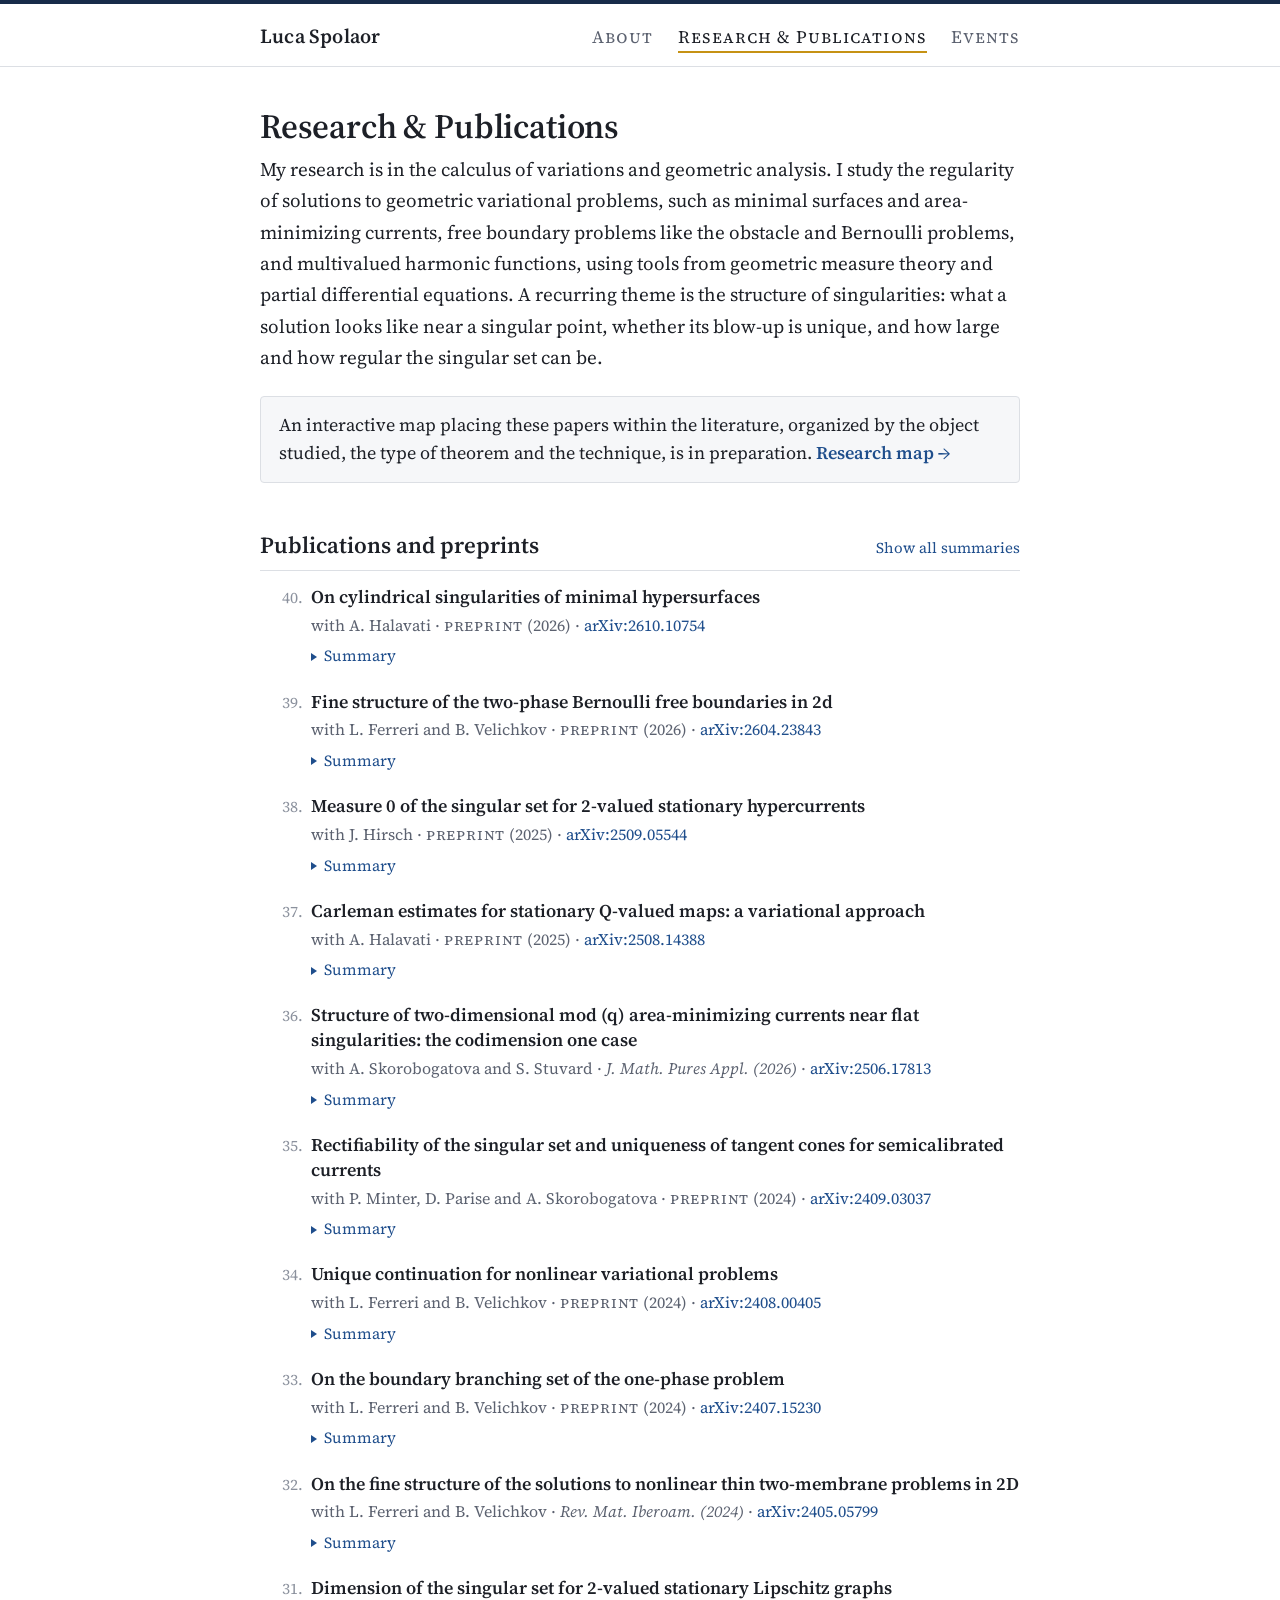
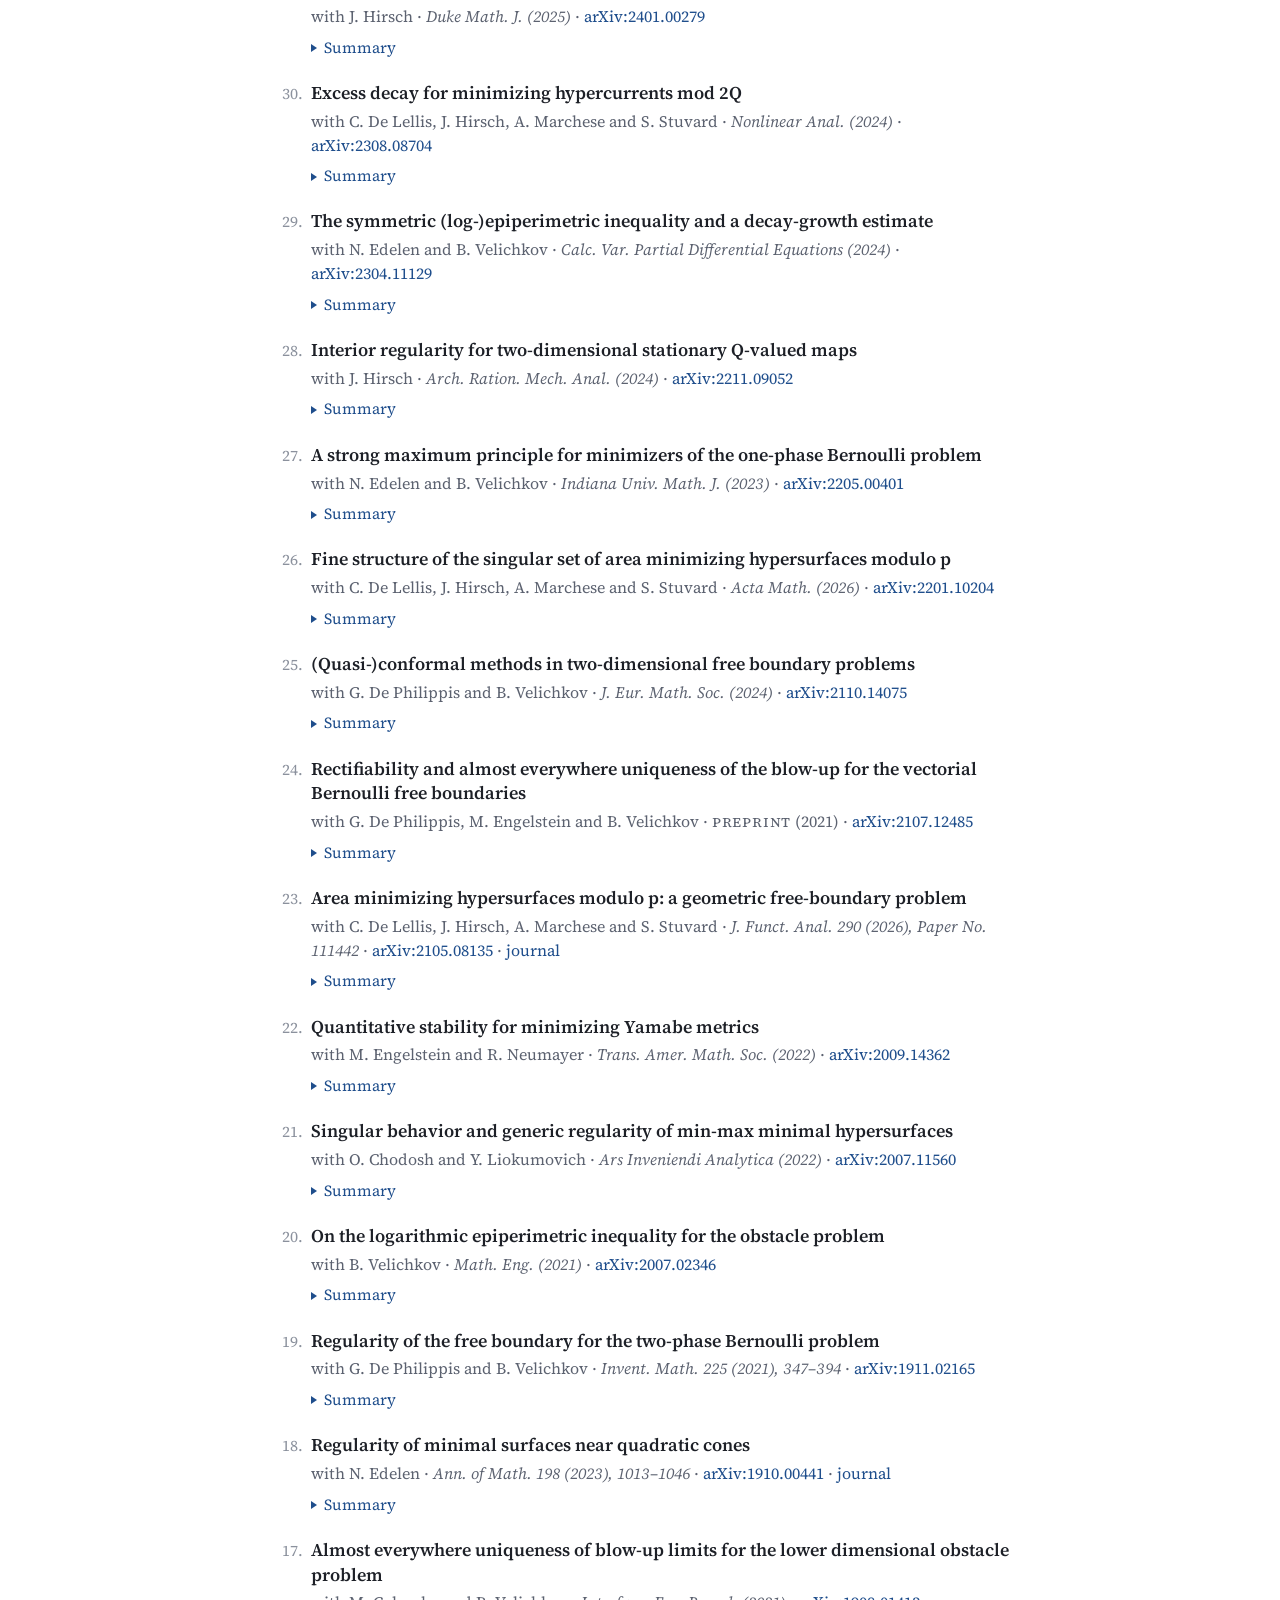
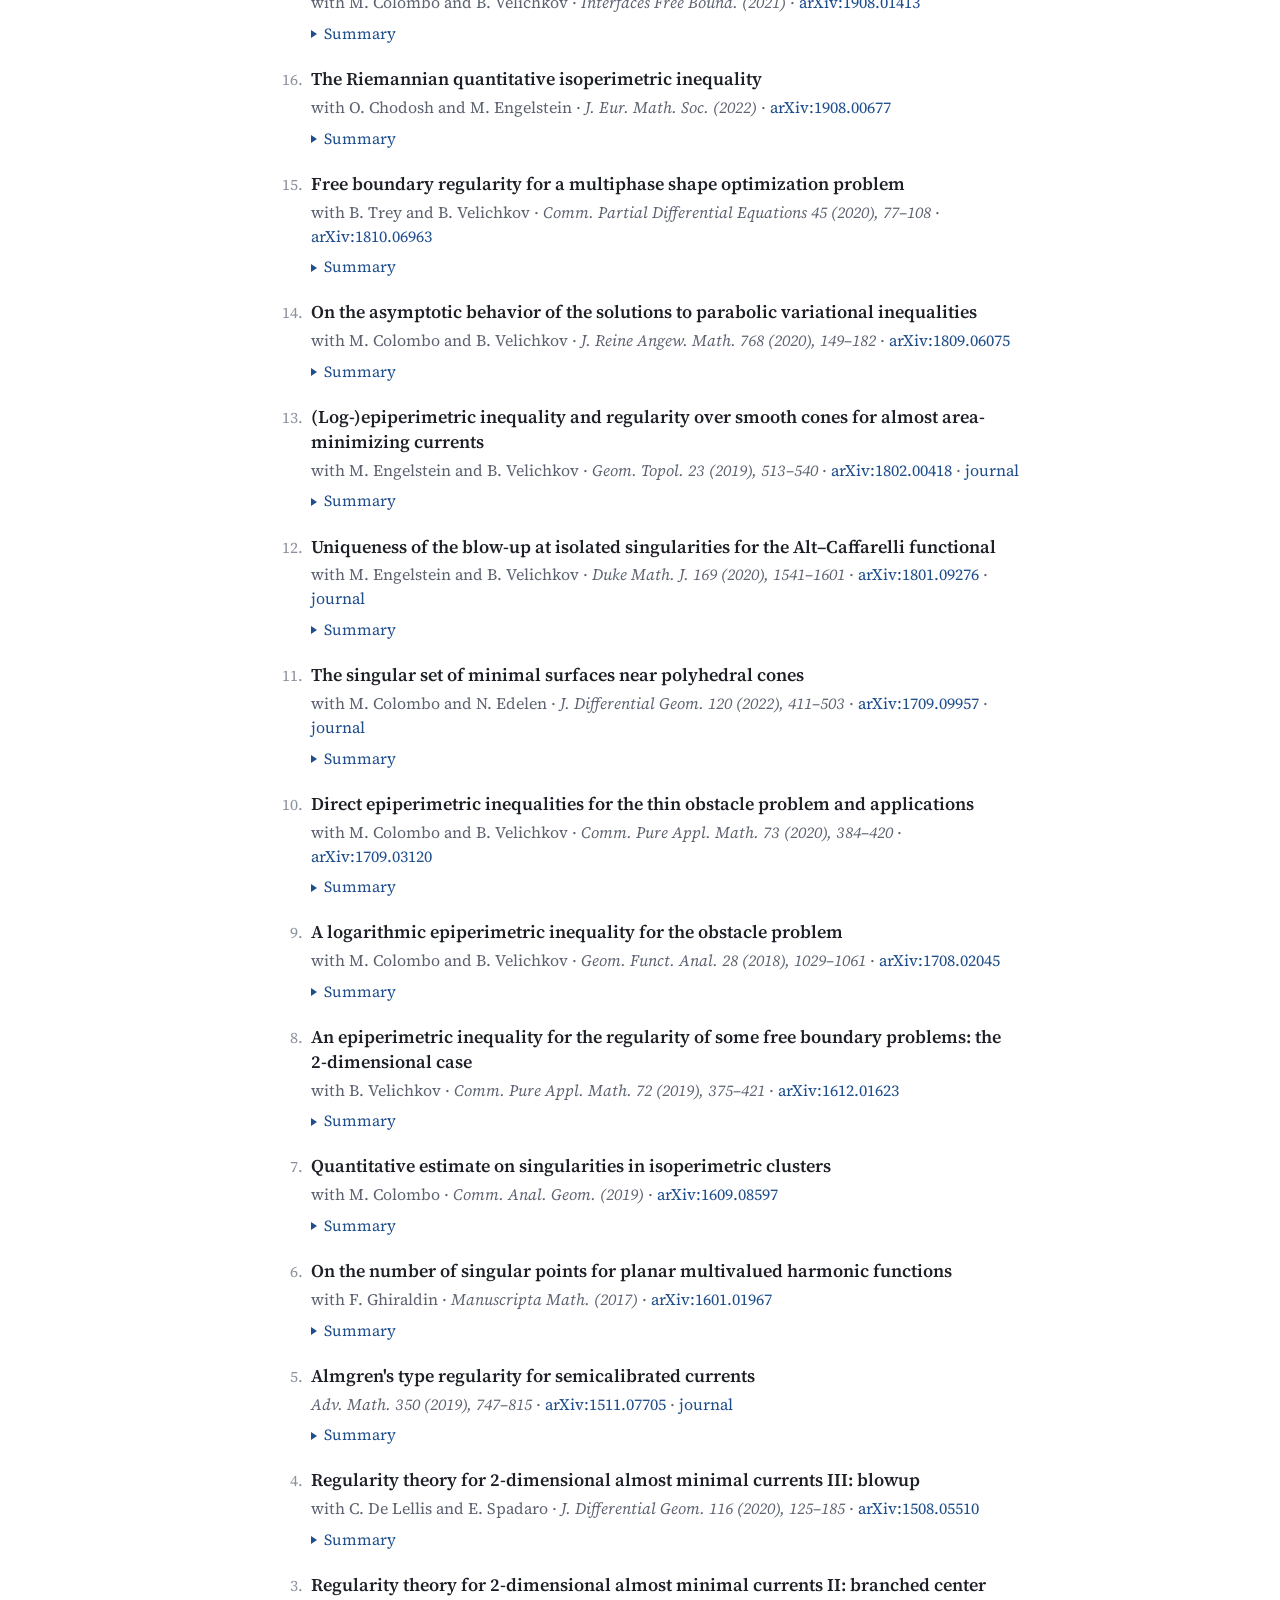
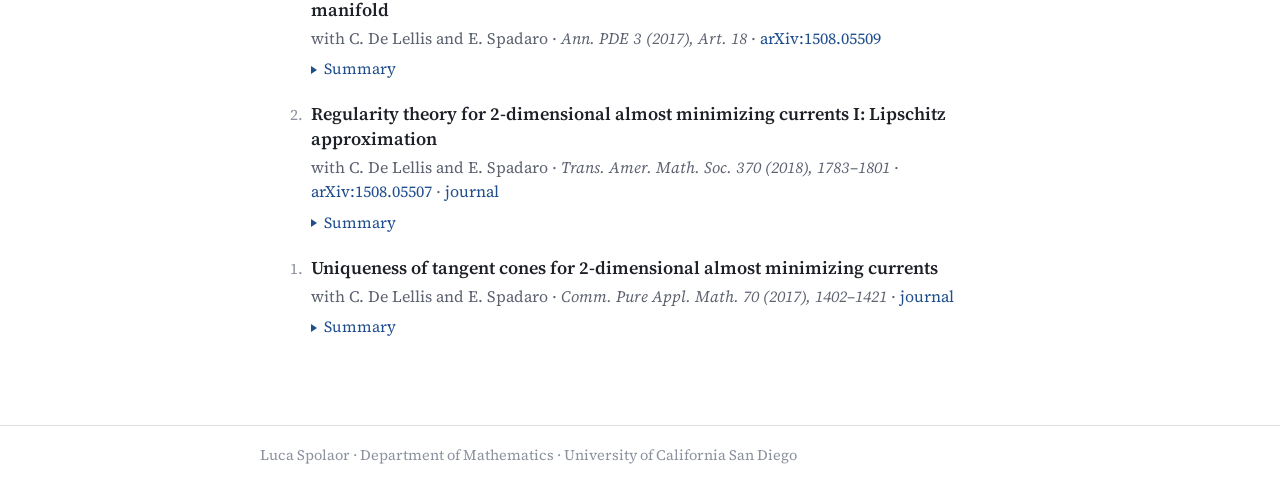
==== research.html @ 4c336495 "Add new homepage" ====
<!doctype html>
<html lang="en">
<head>
<meta charset="utf-8">
<meta name="viewport" content="width=device-width, initial-scale=1">
<title>Research & Publications · Luca Spolaor</title>
<meta name="description" content="Research summary and publications of Luca Spolaor: minimal surfaces, free boundary problems, multivalued functions and geometric inequalities.">
<link rel="preconnect" href="https://fonts.googleapis.com">
<link rel="preconnect" href="https://fonts.gstatic.com" crossorigin>
<link rel="stylesheet" href="https://fonts.googleapis.com/css2?family=Source+Serif+4:ital,opsz,wght@0,8..60,400;0,8..60,600;1,8..60,400&amp;display=swap">
<link rel="stylesheet" href="style.css">
</head>
<body>
<header class="top">
<div class="wrap">
<a class="brand" href="index.html">Luca Spolaor</a>
<nav aria-label="Main">
<ul>
<li><a href="index.html">About</a></li>
<li><a href="research.html" aria-current="page">Research &amp; Publications</a></li>
<li><a href="events.html">Events</a></li>
</ul>
</nav>
</div>
</header>
<main class="wrap">
<h1>Research &amp; Publications</h1>
<p class="lede">My research is in the calculus of variations and geometric analysis. I study the regularity of solutions to geometric variational problems, such as minimal surfaces and area-minimizing currents, free boundary problems like the obstacle and Bernoulli problems, and multivalued harmonic functions, using tools from geometric measure theory and partial differential equations. A recurring theme is the structure of singularities: what a solution looks like near a singular point, whether its blow-up is unique, and how large and how regular the singular set can be.</p>
<p class="map-note">An interactive map placing these papers within the literature, organized by the object studied, the type of theorem and the technique, is in preparation. <a href="map.html">Research map&nbsp;→</a></p>
<div class="list-head"><h2>Publications and preprints</h2><button type="button" class="toggle-all" id="toggle-all" aria-pressed="false" hidden>Show all summaries</button></div>
<ol class="pubs" reversed>
<li id="halavati-spolaor-cylindrical">
<p class="pub-title">On cylindrical singularities of minimal hypersurfaces</p>
<p class="pub-meta">with A. Halavati · <span class="pre">preprint</span> (2026) · <a href="https://arxiv.org/abs/2610.10754">arXiv:2610.10754</a></p>
<details class="pub-more"><summary>Summary</summary>
<div class="pub-body"><figure class="pf" data-fig="cyl-accum"><div class="pf-art"></div><figcaption>Isolated singular points accumulating on the axis of a cylindrical cone.</figcaption></figure>
<p>Simon's theorem describes a minimal hypersurface near a cylindrical singularity, a point where it looks like a cone times a line, provided the nearby singular set has no holes. We construct, in ℝ<sup>9</sup> with a smooth conformally flat metric, a minimal hypersurface whose tangent cone at the origin is C<sub>3,3</sub>&#8202;×&#8202;ℝ and which has a sequence of isolated singular points, modelled on C<sub>4,3</sub>, accumulating there. So the no-holes condition can genuinely fail; whether this can happen for the Euclidean metric is open.</p></div>
</details>
</li>
<li id="ferreri-spolaor-velichkov-two-phase-2d">
<p class="pub-title">Fine structure of the two-phase Bernoulli free boundaries in 2d</p>
<p class="pub-meta">with L. Ferreri and B. Velichkov · <span class="pre">preprint</span> (2026) · <a href="https://arxiv.org/abs/2604.23843">arXiv:2604.23843</a></p>
<details class="pub-more"><summary>Summary</summary>
<div class="pub-body"><figure class="pf" data-fig="two-phase-fine"><div class="pf-art"></div><figcaption>Two phases sticking together and separating at branch points, with one branch point magnified.</figcaption></figure>
<p>In the two-phase Bernoulli problem the positive and the negative phase can stick together along part of the free boundary and separate elsewhere; the points where they separate are branch points. In dimension two we describe the fine structure of the free boundary near these branch points.</p></div>
</details>
</li>
<li id="hirsch-spolaor-measure-zero">
<p class="pub-title">Measure 0 of the singular set for 2-valued stationary hypercurrents</p>
<p class="pub-meta">with J. Hirsch · <span class="pre">preprint</span> (2025) · <a href="https://arxiv.org/abs/2509.05544">arXiv:2509.05544</a></p>
<details class="pub-more"><summary>Summary</summary>
<div class="pub-body"><figure class="pf" data-fig="q-five-halves"><div class="pf-art"></div><figcaption>A two-valued graph whose sheets meet and separate at a branch point.</figcaption></figure>
<p>Stationary surfaces, unlike area-minimizing ones, can a priori be singular on large sets, and points where two sheets come together are the first obstruction to a regularity theory. We prove that the singular set of a two-valued stationary hypercurrent has measure zero.</p></div>
</details>
</li>
<li id="halavati-spolaor-carleman">
<p class="pub-title">Carleman estimates for stationary Q-valued maps: a variational approach</p>
<p class="pub-meta">with A. Halavati · <span class="pre">preprint</span> (2025) · <a href="https://arxiv.org/abs/2508.14388">arXiv:2508.14388</a></p>
<details class="pub-more"><summary>Summary</summary>
<div class="pub-body"><figure class="pf" data-fig="doubling-carleman"><div class="pf-art"></div><figcaption>Growth across scales is controlled, so a solution cannot vanish to infinite order.</figcaption></figure>
<p>Carleman estimates are a classical route to unique continuation. We prove Carleman estimates for multivalued maps that are only stationary for the Dirichlet energy, a setting where no equation is available in the usual sense, with a purely variational argument.</p></div>
</details>
</li>
<li id="skorobogatova-spolaor-stuvard-mod-q">
<p class="pub-title">Structure of two-dimensional mod (q) area-minimizing currents near flat singularities: the codimension one case</p>
<p class="pub-meta">with A. Skorobogatova and S. Stuvard · <span class="venue">J. Math. Pures Appl. (2026)</span> · <a href="https://arxiv.org/abs/2506.17813">arXiv:2506.17813</a></p>
<details class="pub-more"><summary>Summary</summary>
<div class="pub-body"><figure class="pf" data-fig="book"><div class="pf-art"></div><figcaption>Nearly flat sheets meeting along a common edge.</figcaption></figure>
<p>Surfaces that minimize area modulo q can be singular even where they look flat: several sheets may come together along a plane counted with multiplicity. For two-dimensional surfaces in three-dimensional space we describe the structure of a mod q minimizer near such flat singular points.</p></div>
</details>
</li>
<li id="minter-parise-skorobogatova-spolaor">
<p class="pub-title">Rectifiability of the singular set and uniqueness of tangent cones for semicalibrated currents</p>
<p class="pub-meta">with P. Minter, D. Parise and A. Skorobogatova · <span class="pre">preprint</span> (2024) · <a href="https://arxiv.org/abs/2409.03037">arXiv:2409.03037</a></p>
<details class="pub-more"><summary>Summary</summary>
<div class="pub-body"><figure class="pf" data-fig="sing-curve"><div class="pf-art"></div><figcaption>A rectifiable singular set: it has a tangent direction at almost every point.</figcaption></figure>
<p>Semicalibrated currents, such as special Legendrian cycles and pseudoholomorphic curves, are only almost minimizing. We show that their interior singular set is (<i>m</i>&#8722;2)-rectifiable and that the tangent cone is unique at almost every singular point, extending recent results for area-minimizing currents.</p></div>
</details>
</li>
<li id="ferreri-spolaor-velichkov-unique-continuation">
<p class="pub-title">Unique continuation for nonlinear variational problems</p>
<p class="pub-meta">with L. Ferreri and B. Velichkov · <span class="pre">preprint</span> (2024) · <a href="https://arxiv.org/abs/2408.00405">arXiv:2408.00405</a></p>
<details class="pub-more"><summary>Summary</summary>
<div class="pub-body"><figure class="pf" data-fig="doubling"><div class="pf-art"></div><figcaption>Bounds on the frequency: the growth of a solution across scales stays between two rates.</figcaption></figure>
<p>Unique continuation asks whether a solution is determined by its behavior on an arbitrarily small open set. We prove unique continuation results for a class of nonlinear variational problems, beyond the linear setting where the classical tools apply.</p></div>
</details>
</li>
<li id="ferreri-spolaor-velichkov-boundary-branching">
<p class="pub-title">On the boundary branching set of the one-phase problem</p>
<p class="pub-meta">with L. Ferreri and B. Velichkov · <span class="pre">preprint</span> (2024) · <a href="https://arxiv.org/abs/2407.15230">arXiv:2407.15230</a></p>
<details class="pub-more"><summary>Summary</summary>
<div class="pub-body"><figure class="pf" data-fig="container"><div class="pf-art"></div><figcaption>A free boundary that sticks to the wall of the container and detaches from it.</figcaption></figure>
<p>When the one-phase Bernoulli problem is posed inside a container, the free boundary can stick to the wall on some regions and leave it on others. We study the boundary branching set, made of the points where the free boundary detaches from the fixed boundary.</p></div>
</details>
</li>
<li id="ferreri-spolaor-velichkov-two-membrane">
<p class="pub-title">On the fine structure of the solutions to nonlinear thin two-membrane problems in 2D</p>
<p class="pub-meta">with L. Ferreri and B. Velichkov · <span class="venue">Rev. Mat. Iberoam. (2024)</span> · <a href="https://arxiv.org/abs/2405.05799">arXiv:2405.05799</a></p>
<details class="pub-more"><summary>Summary</summary>
<div class="pub-body"><figure class="pf" data-fig="membranes"><div class="pf-art"></div><figcaption>Two membranes that coincide on an interval and separate at its endpoints.</figcaption></figure>
<p>Two-membrane problems model two elastic membranes that cannot cross and may stick together on an unknown region. For nonlinear thin two-membrane problems in dimension two we describe the fine structure of the solutions near the points where the membranes separate.</p></div>
</details>
</li>
<li id="hirsch-spolaor-dimension">
<p class="pub-title">Dimension of the singular set for 2-valued stationary Lipschitz graphs</p>
<p class="pub-meta">with J. Hirsch · <span class="venue">Duke Math. J. (2025)</span> · <a href="https://arxiv.org/abs/2401.00279">arXiv:2401.00279</a></p>
<details class="pub-more"><summary>Summary</summary>
<div class="pub-body"><figure class="pf" data-fig="q-three-halves"><div class="pf-art"></div><figcaption>The two sheets of a branched minimal graph.</figcaption></figure>
<p>A minimal hypersurface that is a two-valued Lipschitz graph can branch: its two sheets meet and separate along a singular set. For graphs that are only stationary, not minimizing, we bound the Hausdorff dimension of this singular set.</p></div>
</details>
</li>
<li id="dhmss-excess-decay">
<p class="pub-title">Excess decay for minimizing hypercurrents mod 2Q</p>
<p class="pub-meta">with C. De Lellis, J. Hirsch, A. Marchese and S. Stuvard · <span class="venue">Nonlinear Anal. (2024)</span> · <a href="https://arxiv.org/abs/2308.08704">arXiv:2308.08704</a></p>
<details class="pub-more"><summary>Summary</summary>
<div class="pub-body"><figure class="pf" data-fig="excess-decay"><div class="pf-art"></div><figcaption>Sheets flattening onto a plane at smaller scales.</figcaption></figure>
<p>For hypersurfaces minimizing area modulo an even integer 2<i>Q</i>, a plane counted <i>Q</i> times is a singular configuration. We prove an excess decay theorem near such flat configurations: if the surface is close to a plane of multiplicity <i>Q</i> at one scale, it is quantitatively closer at smaller scales.</p></div>
</details>
</li>
<li id="edelen-spolaor-velichkov-symmetric">
<p class="pub-title">The symmetric (log-)epiperimetric inequality and a decay-growth estimate</p>
<p class="pub-meta">with N. Edelen and B. Velichkov · <span class="venue">Calc. Var. Partial Differential Equations (2024)</span> · <a href="https://arxiv.org/abs/2304.11129">arXiv:2304.11129</a></p>
<details class="pub-more"><summary>Summary</summary>
<div class="pub-body"><figure class="pf" data-fig="decay-growth"><div class="pf-art"></div><figcaption>Distance from a cone across scales: decay on one side, growth on the other.</figcaption></figure>
<p>Epiperimetric inequalities control how fast a solution approaches its blow-up as the scale decreases. We prove a symmetric version, which also controls what happens as the scale increases, and deduce a decay-growth estimate for the distance from a cone across scales.</p></div>
</details>
</li>
<li id="hirsch-spolaor-stationary-q-valued">
<p class="pub-title">Interior regularity for two-dimensional stationary Q-valued maps</p>
<p class="pub-meta">with J. Hirsch · <span class="venue">Arch. Ration. Mech. Anal. (2024)</span> · <a href="https://arxiv.org/abs/2211.09052">arXiv:2211.09052</a></p>
<details class="pub-more"><summary>Summary</summary>
<div class="pub-body"><figure class="pf" data-fig="q-three-valued"><div class="pf-art"></div><figcaption>A three-valued harmonic function near a branch point.</figcaption></figure>
<p>Almgren's multivalued functions describe minimal surfaces near points of higher multiplicity. Minimizers of the Dirichlet energy are well understood, while maps that are only stationary are much harder to handle. In dimension two we prove interior regularity for stationary <i>Q</i>-valued maps.</p></div>
</details>
</li>
<li id="edelen-spolaor-velichkov-maximum-principle">
<p class="pub-title">A strong maximum principle for minimizers of the one-phase Bernoulli problem</p>
<p class="pub-meta">with N. Edelen and B. Velichkov · <span class="venue">Indiana Univ. Math. J. (2023)</span> · <a href="https://arxiv.org/abs/2205.00401">arXiv:2205.00401</a></p>
<details class="pub-more"><summary>Summary</summary>
<div class="pub-body"><figure class="pf" data-fig="touching"><div class="pf-art"></div><figcaption>Two ordered free boundaries touching at a singular point.</figcaption></figure>
<p>We prove a strong maximum principle for the one-phase Bernoulli problem: if two ordered minimizers have free boundaries that touch, then they coincide, even when the contact happens at a singular point.</p></div>
</details>
</li>
<li id="dhmss-fine-structure">
<p class="pub-title">Fine structure of the singular set of area minimizing hypersurfaces modulo p</p>
<p class="pub-meta">with C. De Lellis, J. Hirsch, A. Marchese and S. Stuvard · <span class="venue">Acta Math. (2026)</span> · <a href="https://arxiv.org/abs/2201.10204">arXiv:2201.10204</a></p>
<details class="pub-more"><summary>Summary</summary>
<div class="pub-body"><figure class="pf" data-fig="y-sheets-5"><div class="pf-art"></div><figcaption>Sheets of multiplicities 2, 2 and 1 meeting along an edge (p = 5).</figcaption></figure>
<p>We complete the description of hypersurfaces minimizing area modulo <i>p</i>, for every <i>p</i>: up to a closed set of codimension two, the singular set is a C<sup>1,α</sup> submanifold along which finitely many smooth sheets meet, with multiplicities adding up to <i>p</i>. The key new step shows that singular points with flat blow-ups, which occur for even <i>p</i>, form a set of codimension at least two.</p></div>
</details>
</li>
<li id="de-philippis-spolaor-velichkov-conformal">
<p class="pub-title">(Quasi-)conformal methods in two-dimensional free boundary problems</p>
<p class="pub-meta">with G. De Philippis and B. Velichkov · <span class="venue">J. Eur. Math. Soc. (2024)</span> · <a href="https://arxiv.org/abs/2110.14075">arXiv:2110.14075</a></p>
<details class="pub-more"><summary>Summary</summary>
<div class="pub-body"><figure class="pf" data-fig="two-phase-qc"><div class="pf-art"></div><figcaption>Level lines and gradient lines forming an orthogonal net near a branch point.</figcaption></figure>
<p>In the plane, complex analysis provides tools with no analogue in higher dimensions. We develop conformal and quasi-conformal methods for free boundary problems in dimension two and use them to study the free boundary of two-phase problems near branch points.</p></div>
</details>
</li>
<li id="dpesv-vectorial">
<p class="pub-title">Rectifiability and almost everywhere uniqueness of the blow-up for the vectorial Bernoulli free boundaries</p>
<p class="pub-meta">with G. De Philippis, M. Engelstein and B. Velichkov · <span class="pre">preprint</span> (2021) · <a href="https://arxiv.org/abs/2107.12485">arXiv:2107.12485</a></p>
<details class="pub-more"><summary>Summary</summary>
<div class="pub-body"><figure class="pf" data-fig="vectorial"><div class="pf-art"></div><figcaption>A cusp where the zero set closes up and continues as a curve.</figcaption></figure>
<p>For the vectorial Bernoulli problem without sign constraints, the free boundary contains branching points, where the blow-up is a linear map. We show that these points form rectifiable strata of the expected dimensions and that the blow-up is unique at almost every branching point.</p></div>
</details>
</li>
<li id="dhmss-free-boundary">
<p class="pub-title">Area minimizing hypersurfaces modulo p: a geometric free-boundary problem</p>
<p class="pub-meta">with C. De Lellis, J. Hirsch, A. Marchese and S. Stuvard · <span class="venue">J. Funct. Anal. 290 (2026), Paper No. 111442</span> · <a href="https://arxiv.org/abs/2105.08135">arXiv:2105.08135</a> · <a href="https://doi.org/10.1016/j.jfa.2026.111442">journal</a></p>
<details class="pub-more"><summary>Summary</summary>
<div class="pub-body"><figure class="pf" data-fig="y-sheets-3"><div class="pf-art"></div><figcaption>Three minimal sheets meeting along their common boundary (p = 3).</figcaption></figure>
<p>A hypersurface minimizing area modulo <i>p</i> can be singular in codimension one, where several smooth sheets meet along a common edge, as in soap films. For odd <i>p</i> we show that, outside a closed set of codimension two, a minimizer consists of finitely many smooth minimal sheets meeting along a common C<sup>1,α</sup> boundary, a free boundary of geometric nature. For even <i>p</i> the same holds near every point where one tangent cone has this form.</p></div>
</details>
</li>
<li id="engelstein-neumayer-spolaor-yamabe">
<p class="pub-title">Quantitative stability for minimizing Yamabe metrics</p>
<p class="pub-meta">with M. Engelstein and R. Neumayer · <span class="venue">Trans. Amer. Math. Soc. (2022)</span> · <a href="https://arxiv.org/abs/2009.14362">arXiv:2009.14362</a></p>
<details class="pub-more"><summary>Summary</summary>
<div class="pub-body"><figure class="pf" data-fig="wells"><div class="pf-art"></div><figcaption>Energy deficit against distance from the minimizers, for a non-degenerate and a degenerate minimum.</figcaption></figure>
<p>The Yamabe problem asks for a metric of constant scalar curvature in a given conformal class. We prove that a conformal metric whose Yamabe energy is almost minimal is quantitatively close to a minimizing Yamabe metric, and we study the optimal rate: quadratic in non-degenerate situations, possibly worse in degenerate ones.</p></div>
</details>
</li>
<li id="chodosh-liokumovich-spolaor">
<p class="pub-title">Singular behavior and generic regularity of min-max minimal hypersurfaces</p>
<p class="pub-meta">with O. Chodosh and Y. Liokumovich · <span class="venue">Ars Inveniendi Analytica (2022)</span> · <a href="https://arxiv.org/abs/2007.11560">arXiv:2007.11560</a></p>
<details class="pub-more"><summary>Summary</summary>
<div class="pub-body"><figure class="pf" data-fig="cassini"><div class="pf-art"></div><figcaption>A sweepout whose critical level is singular.</figcaption></figure>
<p>Min-max methods produce minimal hypersurfaces in every closed manifold, but in dimension eight these may have isolated singular points. We analyze the singularities of one-parameter min-max hypersurfaces and show, for instance, that a generic eight-dimensional manifold with positive Ricci curvature contains a smooth minimal hypersurface.</p></div>
</details>
</li>
<li id="spolaor-velichkov-log-epi">
<p class="pub-title">On the logarithmic epiperimetric inequality for the obstacle problem</p>
<p class="pub-meta">with B. Velichkov · <span class="venue">Math. Eng. (2021)</span> · <a href="https://arxiv.org/abs/2007.02346">arXiv:2007.02346</a></p>
<details class="pub-more"><summary>Summary</summary>
<div class="pub-body"><figure class="pf" data-fig="log-rate"><div class="pf-art"></div><figcaption>Logarithmic and polynomial convergence to the blow-up.</figcaption></figure>
<p>We revisit the logarithmic epiperimetric inequality at the singular points of the obstacle problem and its consequences: uniqueness of blow-ups with an explicit rate and regularity of the singular set.</p></div>
</details>
</li>
<li id="de-philippis-spolaor-velichkov-two-phase">
<p class="pub-title">Regularity of the free boundary for the two-phase Bernoulli problem</p>
<p class="pub-meta">with G. De Philippis and B. Velichkov · <span class="venue">Invent. Math. 225 (2021), 347–394</span> · <a href="https://arxiv.org/abs/1911.02165">arXiv:1911.02165</a></p>
<details class="pub-more"><summary>Summary</summary>
<div class="pub-body"><figure class="pf" data-fig="two-phase"><div class="pf-art"></div><figcaption>Positive and negative phases sticking together and separating at two branch points.</figcaption></figure>
<p>In the two-phase Bernoulli problem the positive and the negative phase may stick together on part of the free boundary and separate elsewhere. We prove that, in every dimension, both free boundaries are C<sup>1,η</sup> graphs near every two-phase point, including the branch points where the phases separate. This completes the regularity theory initiated by Alt, Caffarelli and Friedman.</p></div>
</details>
</li>
<li id="edelen-spolaor-quadratic-cones">
<p class="pub-title">Regularity of minimal surfaces near quadratic cones</p>
<p class="pub-meta">with N. Edelen · <span class="venue">Ann. of Math. 198 (2023), 1013–1046</span> · <a href="https://arxiv.org/abs/1910.00441">arXiv:1910.00441</a> · <a href="https://doi.org/10.4007/annals.2023.198.3.2">journal</a></p>
<details class="pub-more"><summary>Summary</summary>
<div class="pub-body"><figure class="pf" data-fig="simons"><div class="pf-art"></div><figcaption>A quadratic cone, the leaves of its Hardt–Simon foliation, and a nearby minimal surface (green).</figcaption></figure>
<p>The Simons cone is the simplest singular area-minimizing hypersurface. We show that every minimal surface close enough to a minimizing quadratic cone is a smooth perturbation either of the cone itself or of one of the smooth leaves of its Hardt–Simon foliation, so these singularities determine the structure of all nearby minimal surfaces.</p></div>
</details>
</li>
<li id="colombo-spolaor-velichkov-ae-uniqueness">
<p class="pub-title">Almost everywhere uniqueness of blow-up limits for the lower dimensional obstacle problem</p>
<p class="pub-meta">with M. Colombo and B. Velichkov · <span class="venue">Interfaces Free Bound. (2021)</span> · <a href="https://arxiv.org/abs/1908.01413">arXiv:1908.01413</a></p>
<details class="pub-more"><summary>Summary</summary>
<div class="pub-body"><figure class="pf" data-fig="thin-7-2"><div class="pf-art"></div><figcaption>A homogeneous solution of the thin obstacle problem of frequency 7/2.</figcaption></figure>
<p>For the thin obstacle (Signorini) problem we prove that the blow-up limit is unique at almost every point of the free boundary.</p></div>
</details>
</li>
<li id="chodosh-engelstein-spolaor-isoperimetric">
<p class="pub-title">The Riemannian quantitative isoperimetric inequality</p>
<p class="pub-meta">with O. Chodosh and M. Engelstein · <span class="venue">J. Eur. Math. Soc. (2022)</span> · <a href="https://arxiv.org/abs/1908.00677">arXiv:1908.00677</a></p>
<details class="pub-more"><summary>Summary</summary>
<div class="pub-body"><figure class="pf" data-fig="iso"><div class="pf-art"></div><figcaption>A set (solid) and an isoperimetric region (dashed); their difference is shaded.</figcaption></figure>
<p>The quantitative isoperimetric inequality of Fusco, Maggi and Pratelli says that a set in ℝ<sup><i>n</i></sup> whose perimeter is almost minimal for its volume is close to a ball. We prove the analogous statement on closed Riemannian manifolds, where the role of the ball is played by isoperimetric regions.</p></div>
</details>
</li>
<li id="spolaor-trey-velichkov-multiphase">
<p class="pub-title">Free boundary regularity for a multiphase shape optimization problem</p>
<p class="pub-meta">with B. Trey and B. Velichkov · <span class="venue">Comm. Partial Differential Equations 45 (2020), 77–108</span> · <a href="https://arxiv.org/abs/1810.06963">arXiv:1810.06963</a></p>
<details class="pub-more"><summary>Summary</summary>
<div class="pub-body"><figure class="pf" data-fig="cells"><div class="pf-art"></div><figcaption>Optimal cells in a box, touching each other and the walls.</figcaption></figure>
<p>We study configurations of disjoint cells in a box that minimize the sum of their first Dirichlet eigenvalues and their volumes. In the plane we prove that the optimal cells are regular everywhere, including where two cells touch and where they meet the walls of the box.</p></div>
</details>
</li>
<li id="colombo-spolaor-velichkov-parabolic">
<p class="pub-title">On the asymptotic behavior of the solutions to parabolic variational inequalities</p>
<p class="pub-meta">with M. Colombo and B. Velichkov · <span class="venue">J. Reine Angew. Math. 768 (2020), 149–182</span> · <a href="https://arxiv.org/abs/1809.06075">arXiv:1809.06075</a></p>
<details class="pub-more"><summary>Summary</summary>
<div class="pub-body"><figure class="pf" data-fig="flow"><div class="pf-art"></div><figcaption>A parabolic obstacle flow converging to the stationary solution.</figcaption></figure>
<p>We prove a Łojasiewicz inequality for energies constrained to a convex set, where Simon's classical argument does not apply, and use it to show that solutions of the parabolic obstacle and thin obstacle problems converge, as time goes to infinity, to a stationary solution at an explicit rate. The same inequality gives a constructive proof of logarithmic epiperimetric inequalities.</p></div>
</details>
</li>
<li id="engelstein-spolaor-velichkov-currents">
<p class="pub-title">(Log-)epiperimetric inequality and regularity over smooth cones for almost area-minimizing currents</p>
<p class="pub-meta">with M. Engelstein and B. Velichkov · <span class="venue">Geom. Topol. 23 (2019), 513–540</span> · <a href="https://arxiv.org/abs/1802.00418">arXiv:1802.00418</a> · <a href="https://doi.org/10.2140/gt.2019.23.513">journal</a></p>
<details class="pub-more"><summary>Summary</summary>
<div class="pub-body"><figure class="pf" data-fig="cone-graph"><div class="pf-art"></div><figcaption>An almost minimizer (blue) as a graph over a smooth cone.</figcaption></figure>
<p>We prove (logarithmic) epiperimetric inequalities near area-minimizing cones with smooth cross-section. As a consequence, an almost area-minimizing current that has such a cone as one of its tangent cones has it as its unique tangent cone, and near the vertex it is a C<sup>1,α</sup> (or C<sup>1,log</sup>) graph over the cone. This gives a direct variational route to theorems of Allard–Almgren and Simon.</p></div>
</details>
</li>
<li id="engelstein-spolaor-velichkov-alt-caffarelli">
<p class="pub-title">Uniqueness of the blow-up at isolated singularities for the Alt–Caffarelli functional</p>
<p class="pub-meta">with M. Engelstein and B. Velichkov · <span class="venue">Duke Math. J. 169 (2020), 1541–1601</span> · <a href="https://arxiv.org/abs/1801.09276">arXiv:1801.09276</a> · <a href="https://doi.org/10.1215/00127094-2019-0077">journal</a></p>
<details class="pub-more"><summary>Summary</summary>
<div class="pub-body"><figure class="pf" data-fig="bowtie"><div class="pf-art"></div><figcaption>A free boundary near an isolated singular point, with level lines of the solution.</figcaption></figure>
<p>At a singular point of a one-phase free boundary whose blow-up is a cone with an isolated singularity, we prove that the blow-up is unique and that nearby the free boundary is a C<sup>1,log</sup> graph over the cone, or C<sup>1,α</sup> when the cone is integrable. The tool is a logarithmic epiperimetric inequality for the Weiss energy.</p></div>
</details>
</li>
<li id="colombo-edelen-spolaor-polyhedral">
<p class="pub-title">The singular set of minimal surfaces near polyhedral cones</p>
<p class="pub-meta">with M. Colombo and N. Edelen · <span class="venue">J. Differential Geom. 120 (2022), 411–503</span> · <a href="https://arxiv.org/abs/1709.09957">arXiv:1709.09957</a> · <a href="https://doi.org/10.4310/jdg/1649953512">journal</a></p>
<details class="pub-more"><summary>Summary</summary>
<div class="pub-body"><figure class="pf" data-fig="tetra"><div class="pf-art"></div><figcaption>The tetrahedral cone: a soap film spanning the edges of a tetrahedron.</figcaption></figure>
<p>Soap films meet in threes along curves at 120° and in fours at isolated points, as described by Plateau's laws. We prove the analogous structure in every dimension for minimizing clusters and size-minimizing currents, through a regularity theorem for stationary varifolds near polyhedral cones.</p></div>
</details>
</li>
<li id="colombo-spolaor-velichkov-thin-obstacle">
<p class="pub-title">Direct epiperimetric inequalities for the thin obstacle problem and applications</p>
<p class="pub-meta">with M. Colombo and B. Velichkov · <span class="venue">Comm. Pure Appl. Math. 73 (2020), 384–420</span> · <a href="https://arxiv.org/abs/1709.03120">arXiv:1709.03120</a></p>
<details class="pub-more"><summary>Summary</summary>
<div class="pub-body"><figure class="pf" data-fig="thin-3-2"><div class="pf-art"></div><figcaption>The 3/2-homogeneous solution of the thin obstacle problem: contact set (thick) and level lines.</figcaption></figure>
<p>For the thin obstacle (Signorini) problem we prove epiperimetric inequalities by explicit constructions: at regular points in every dimension, and in logarithmic form at singular points. Consequences include frequency gaps, the regularity of the regular set, and the covering of each singular stratum by countably many C<sup>1,log</sup> submanifolds.</p></div>
</details>
</li>
<li id="colombo-spolaor-velichkov-obstacle">
<p class="pub-title">A logarithmic epiperimetric inequality for the obstacle problem</p>
<p class="pub-meta">with M. Colombo and B. Velichkov · <span class="venue">Geom. Funct. Anal. 28 (2018), 1029–1061</span> · <a href="https://arxiv.org/abs/1708.02045">arXiv:1708.02045</a></p>
<details class="pub-more"><summary>Summary</summary>
<div class="pub-body"><figure class="pf" data-fig="obstacle"><div class="pf-art"></div><figcaption>Contact set of the obstacle problem, with singular points in red.</figcaption></figure>
<p>We introduce a logarithmic epiperimetric inequality and prove it at the singular points of the obstacle problem in every dimension. It gives uniqueness of blow-ups with an explicit logarithmic rate and shows that the singular set is covered by countably many C<sup>1,log</sup> submanifolds (C<sup>1,α</sup> in the plane).</p></div>
</details>
</li>
<li id="spolaor-velichkov-epiperimetric-2d">
<p class="pub-title">An epiperimetric inequality for the regularity of some free boundary problems: the 2-dimensional case</p>
<p class="pub-meta">with B. Velichkov · <span class="venue">Comm. Pure Appl. Math. 72 (2019), 375–421</span> · <a href="https://arxiv.org/abs/1612.01623">arXiv:1612.01623</a></p>
<details class="pub-more"><summary>Summary</summary>
<div class="pub-body"><figure class="pf" data-fig="epi"><div class="pf-art"></div><figcaption>The one-homogeneous extension of the boundary data (shaded) and a competitor with less energy (dashed).</figcaption></figure>
<p>We prove epiperimetric inequalities for the one-phase, two-phase and vectorial Bernoulli problems in the plane by constructing explicit competitors. As a consequence, blow-ups are unique, with a rate, at every free boundary point, and the free boundaries are C<sup>1,α</sup>, two-phase points included.</p></div>
</details>
</li>
<li id="colombo-spolaor-clusters">
<p class="pub-title">Quantitative estimate on singularities in isoperimetric clusters</p>
<p class="pub-meta">with M. Colombo · <span class="venue">Comm. Anal. Geom. (2019)</span> · <a href="https://arxiv.org/abs/1609.08597">arXiv:1609.08597</a></p>
<details class="pub-more"><summary>Summary</summary>
<div class="pub-body"><figure class="pf" data-fig="bubbles"><div class="pf-art"></div><figcaption>A double bubble: interfaces meet in threes at 120°.</figcaption></figure>
<p>Minimizing clusters, configurations of regions with prescribed volumes and least total interface area such as soap bubbles stuck together, are singular where several interfaces meet. We prove a quantitative estimate on these singularities.</p></div>
</details>
</li>
<li id="ghiraldin-spolaor">
<p class="pub-title">On the number of singular points for planar multivalued harmonic functions</p>
<p class="pub-meta">with F. Ghiraldin · <span class="venue">Manuscripta Math. (2017)</span> · <a href="https://arxiv.org/abs/1601.01967">arXiv:1601.01967</a></p>
<details class="pub-more"><summary>Summary</summary>
<div class="pub-body"><figure class="pf" data-fig="q-two-points"><div class="pf-art"></div><figcaption>A two-valued harmonic function with two branch points.</figcaption></figure>
<p>Multivalued harmonic functions in the plane, that is, Almgren's Dirichlet-minimizing <i>Q</i>-valued functions, have isolated singular points. We give a quantitative bound on their number in terms of the frequency function.</p></div>
</details>
</li>
<li id="spolaor-semicalibrated">
<p class="pub-title">Almgren&#x27;s type regularity for semicalibrated currents</p>
<p class="pub-meta"><span class="venue">Adv. Math. 350 (2019), 747–815</span> · <a href="https://arxiv.org/abs/1511.07705">arXiv:1511.07705</a> · <a href="https://doi.org/10.1016/j.aim.2019.04.057">journal</a></p>
<details class="pub-more"><summary>Summary</summary>
<div class="pub-body"><figure class="pf" data-fig="q-half"><div class="pf-art"></div><figcaption>A branched surface: two sheets winding around a branch point.</figcaption></figure>
<p>Semicalibrated currents, which include special Legendrian cycles and pseudoholomorphic curves, are only almost minimizing. I carry out Almgren's regularity program (Lipschitz approximation, center manifold and blow-up) for this class and show that the interior singular set has dimension at most <i>m</i>&#8722;2, as for area-minimizing currents.</p></div>
</details>
</li>
<li id="dlss-iii">
<p class="pub-title">Regularity theory for 2-dimensional almost minimal currents III: blowup</p>
<p class="pub-meta">with C. De Lellis and E. Spadaro · <span class="venue">J. Differential Geom. 116 (2020), 125–185</span> · <a href="https://arxiv.org/abs/1508.05510">arXiv:1508.05510</a></p>
<details class="pub-more"><summary>Summary</summary>
<div class="pub-body"><figure class="pf" data-fig="q-blowup"><div class="pf-art"></div><figcaption>A homogeneous two-valued harmonic function, the model for blow-ups.</figcaption></figure>
<p>Third part of the series: the blow-up analysis. Together with parts I and II it shows that two-dimensional semicalibrated currents, and the spherical cross-sections of three-dimensional area-minimizing cones, have isolated singularities, near which they are finite unions of branched disks.</p></div>
</details>
</li>
<li id="dlss-ii">
<p class="pub-title">Regularity theory for 2-dimensional almost minimal currents II: branched center manifold</p>
<p class="pub-meta">with C. De Lellis and E. Spadaro · <span class="venue">Ann. PDE 3 (2017), Art. 18</span> · <a href="https://arxiv.org/abs/1508.05509">arXiv:1508.05509</a></p>
<details class="pub-more"><summary>Summary</summary>
<div class="pub-body"><figure class="pf" data-fig="q-center"><div class="pf-art"></div><figcaption>A branched surface that is very flat at its branch point, in the spirit of a branched center manifold.</figcaption></figure>
<p>Second part of the series: the construction of a branched center manifold, a branched analogue of Almgren's center manifold adapted to a singular point of multiplicity <i>Q</i>, around which the current is approximated.</p></div>
</details>
</li>
<li id="dlss-i">
<p class="pub-title">Regularity theory for 2-dimensional almost minimizing currents I: Lipschitz approximation</p>
<p class="pub-meta">with C. De Lellis and E. Spadaro · <span class="venue">Trans. Amer. Math. Soc. 370 (2018), 1783–1801</span> · <a href="https://arxiv.org/abs/1508.05507">arXiv:1508.05507</a> · <a href="https://doi.org/10.1090/tran/6995">journal</a></p>
<details class="pub-more"><summary>Summary</summary>
<div class="pub-body"><figure class="pf" data-fig="sheets"><div class="pf-art"></div><figcaption>A current approximated by a multivalued graph over a plane.</figcaption></figure>
<p>First part of a series establishing the regularity theory of two-dimensional almost minimal currents: we approximate the current by the graph of a Lipschitz multivalued function, with errors adapted to the almost-minimality.</p></div>
</details>
</li>
<li id="dlss-uniqueness">
<p class="pub-title">Uniqueness of tangent cones for 2-dimensional almost minimizing currents</p>
<p class="pub-meta">with C. De Lellis and E. Spadaro · <span class="venue">Comm. Pure Appl. Math. 70 (2017), 1402–1421</span> · <a href="https://doi.org/10.1002/cpa.21690">journal</a></p>
<details class="pub-more"><summary>Summary</summary>
<div class="pub-body"><figure class="pf" data-fig="tangent"><div class="pf-art"></div><figcaption>Rescalings of the current (blue) converging to a unique tangent cone (dashed).</figcaption></figure>
<p>We prove that a two-dimensional almost area-minimizing current has a unique tangent cone at every point, with a polynomial rate of convergence, via an epiperimetric inequality for two-dimensional cones. This covers semicalibrated currents and the spherical cross-sections of three-dimensional area-minimizing cones, and is the starting point of the regularity series in three parts.</p></div>
</details>
</li>
</ol>
</main>
<footer>
<div class="wrap">Luca Spolaor · Department of Mathematics · University of California San Diego</div>
</footer>
<script src="figures.js" defer></script>
</body>
</html>
---- style.css ----
/* Luca Spolaor - homepage. Classic single-column layout, serif type, one accent. */
:root {
  --ink: #1d2027;
  --mute: #5c6270;
  --faint: #8b919d;
  --rule: #dcdfe4;
  --bg: #ffffff;
  --tint: #f6f7f9;
  --link: #1f4e8c;
  --link-hover: #0d3263;
  --navy: #182b49;
  --gold: #c69214;
  --serif: "Source Serif 4", "Source Serif Pro", Georgia, "Times New Roman", serif;
}
@media (prefers-color-scheme: dark) {
  :root {
    --ink: #e7e8eb;
    --mute: #a9afba;
    --faint: #7f8693;
    --rule: #2d3139;
    --bg: #15171b;
    --tint: #1c1f25;
    --link: #8fb5ea;
    --link-hover: #b9d2f5;
    --navy: #8fa6c8;
    color-scheme: dark;
  }
}
* { box-sizing: border-box; }
html { -webkit-text-size-adjust: 100%; }
body {
  margin: 0;
  background: var(--bg);
  color: var(--ink);
  font-family: var(--serif);
  font-size: 18px;
  line-height: 1.6;
  font-optical-sizing: auto;
}
a { color: var(--link); text-decoration: none; }
a:hover { color: var(--link-hover); text-decoration: underline; text-underline-offset: 2px; }
:focus-visible { outline: 2px solid var(--link); outline-offset: 2px; }
.wrap {
  max-width: 800px;
  margin: 0 auto;
  padding-left: max(20px, env(safe-area-inset-left));
  padding-right: max(20px, env(safe-area-inset-right));
}

/* header */
.top { border-top: 4px solid var(--navy); border-bottom: 1px solid var(--rule); }
.top .wrap { display: flex; flex-wrap: wrap; align-items: baseline; justify-content: space-between; gap: 6px 28px; padding-block: 16px 14px; }
.brand { font-size: 20px; font-weight: 600; color: var(--ink); letter-spacing: 0.01em; }
.brand:hover { color: var(--ink); text-decoration: none; }
.top nav ul { list-style: none; margin: 0; padding: 0; display: flex; flex-wrap: wrap; gap: 4px 24px; }
.top nav a { font-variant: small-caps; letter-spacing: 0.06em; font-size: 17.5px; color: var(--mute); padding-bottom: 2px; }
.top nav a:hover { color: var(--ink); text-decoration: none; }
.top nav a[aria-current="page"] { color: var(--ink); border-bottom: 2px solid var(--gold); }

main { padding-block: 40px 64px; }
h1 { font-size: 34px; line-height: 1.15; font-weight: 600; margin: 0 0 8px; letter-spacing: -0.005em; text-wrap: balance; }
h2 { font-size: 23px; font-weight: 600; margin: 44px 0 14px; padding-bottom: 6px; border-bottom: 1px solid var(--rule); }
p { margin: 0 0 14px; }

/* home */
.intro { display: grid; grid-template-columns: 210px minmax(0, 1fr); gap: 32px; align-items: start; }
.portrait { width: 210px; height: auto; display: block; border-radius: 3px; border: 1px solid var(--rule); background: var(--tint); }
.role { color: var(--mute); margin: 0 0 18px; line-height: 1.5; }
.contact { display: grid; grid-template-columns: 76px minmax(0, 1fr); gap: 6px 14px; margin: 0; font-size: 17px; }
.contact dt { color: var(--faint); font-variant: small-caps; letter-spacing: 0.05em; }
.contact dd { margin: 0; }
.mail { white-space: nowrap; }
.support { margin-top: 44px; padding-top: 14px; border-top: 1px solid var(--rule); color: var(--mute); font-size: 15.5px; line-height: 1.55; }

/* research */
.lede { font-size: 19px; line-height: 1.65; }
.map-note { margin: 22px 0 0; padding: 14px 18px; background: var(--tint); border: 1px solid var(--rule); border-radius: 4px; }
.map-note a { font-weight: 600; }
.list-head { display: flex; flex-wrap: wrap; justify-content: space-between; align-items: baseline; gap: 6px 16px; margin: 44px 0 14px; padding-bottom: 6px; border-bottom: 1px solid var(--rule); }
.list-head h2 { margin: 0; padding: 0; border: 0; }
.list-head .count { color: var(--faint); font-size: 15.5px; }
.toggle-all { font: inherit; font-size: 15px; color: var(--link); background: none; border: 0; padding: 0; cursor: pointer; }
.toggle-all:hover { text-decoration: underline; text-underline-offset: 2px; }
.pubs { margin: 0; padding-left: 2.6em; }
.pubs > li { margin: 0 0 20px; padding-left: 4px; scroll-margin-top: 16px; }
.pubs > li::marker { color: var(--faint); font-size: 15.5px; font-variant-numeric: tabular-nums; }
.pub-title { margin: 0; font-weight: 600; line-height: 1.38; }
.pub-meta { margin: 3px 0 0; font-size: 16px; line-height: 1.5; color: var(--mute); }
.pub-meta .venue { font-style: italic; }
.pub-meta .pre { font-style: normal; font-variant: small-caps; letter-spacing: 0.05em; }
details.pub-more { margin-top: 4px; }
details.pub-more > summary { display: inline-flex; align-items: center; gap: 7px; cursor: pointer; list-style: none; font-size: 15.5px; color: var(--link); }
details.pub-more > summary::-webkit-details-marker { display: none; }
details.pub-more > summary::before {
  content: ""; width: 0; height: 0;
  border-left: 6px solid currentColor; border-top: 4px solid transparent; border-bottom: 4px solid transparent;
  transition: transform 0.15s ease;
}
details.pub-more[open] > summary::before { transform: rotate(90deg); }
details.pub-more > summary:hover { text-decoration: underline; text-underline-offset: 2px; }
.pub-body { display: grid; grid-template-columns: 290px minmax(0, 1fr); gap: 20px; align-items: start; margin: 10px 0 4px; padding: 16px; background: var(--tint); border: 1px solid var(--rule); border-radius: 4px; }
.pub-body > p { margin: 0; font-size: 16.5px; line-height: 1.6; }
figure.pf { margin: 0; }
.pf-art { background: #ffffff; border: 1px solid var(--rule); border-radius: 3px; aspect-ratio: 360 / 225; overflow: hidden; }
.pf-art svg, .pf-art img { display: block; width: 100%; height: 100%; }
.pf-art img { object-fit: contain; }
figure.pf figcaption { margin-top: 7px; font-size: 13.5px; line-height: 1.45; color: var(--mute); }

/* events and other pages */
.empty { color: var(--mute); font-style: italic; }

footer { border-top: 1px solid var(--rule); color: var(--faint); font-size: 14.5px; }
footer .wrap { padding-block: 18px 28px; }

@media (max-width: 680px) {
  body { font-size: 17px; }
  h1 { font-size: 29px; }
  .intro { grid-template-columns: minmax(0, 1fr); gap: 20px; }
  .portrait { width: 160px; }
  .pub-body { grid-template-columns: minmax(0, 1fr); }
  .pubs { padding-left: 2.1em; }
}
@media (prefers-reduced-motion: reduce) { * { transition: none !important; } }
@media print {
  .top nav, .toggle-all, .map-note { display: none; }
  details.pub-more > summary { display: none; }
}
sup, sub { font-size: 0.72em; line-height: 0; }
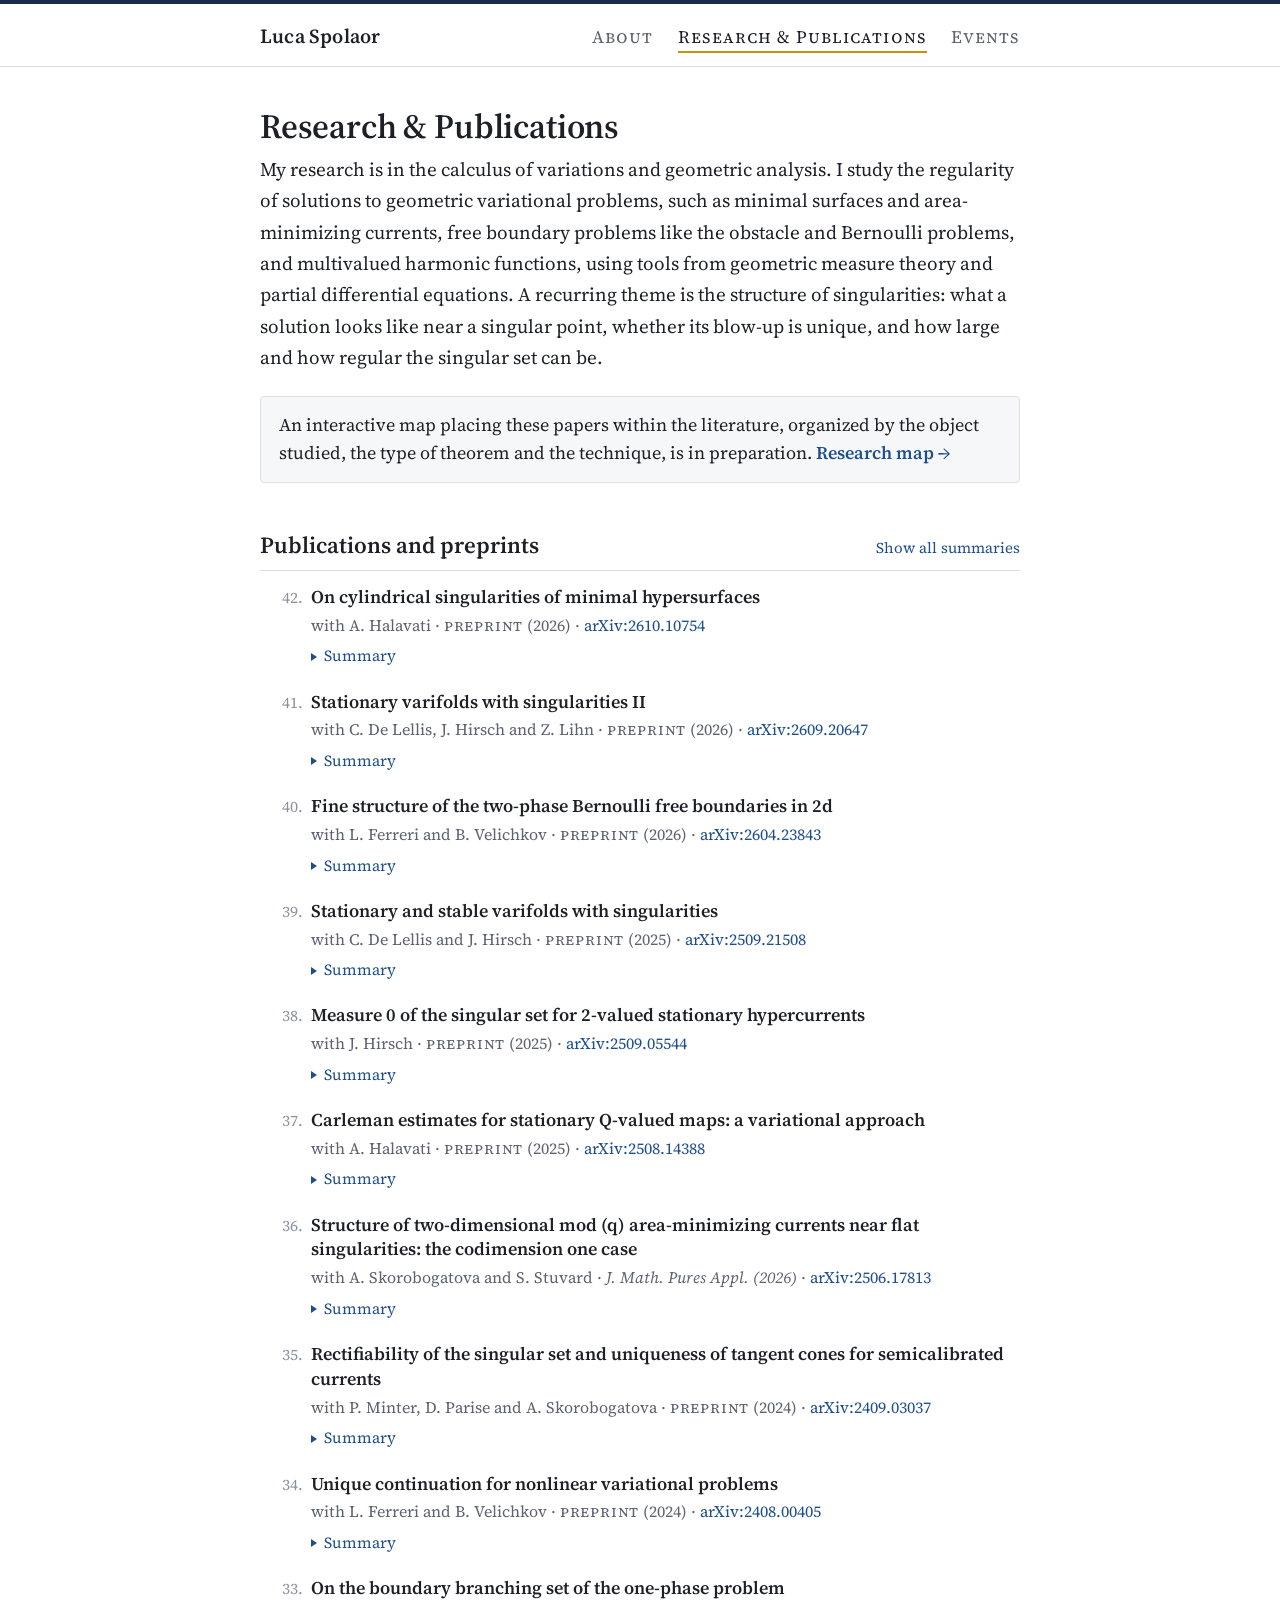
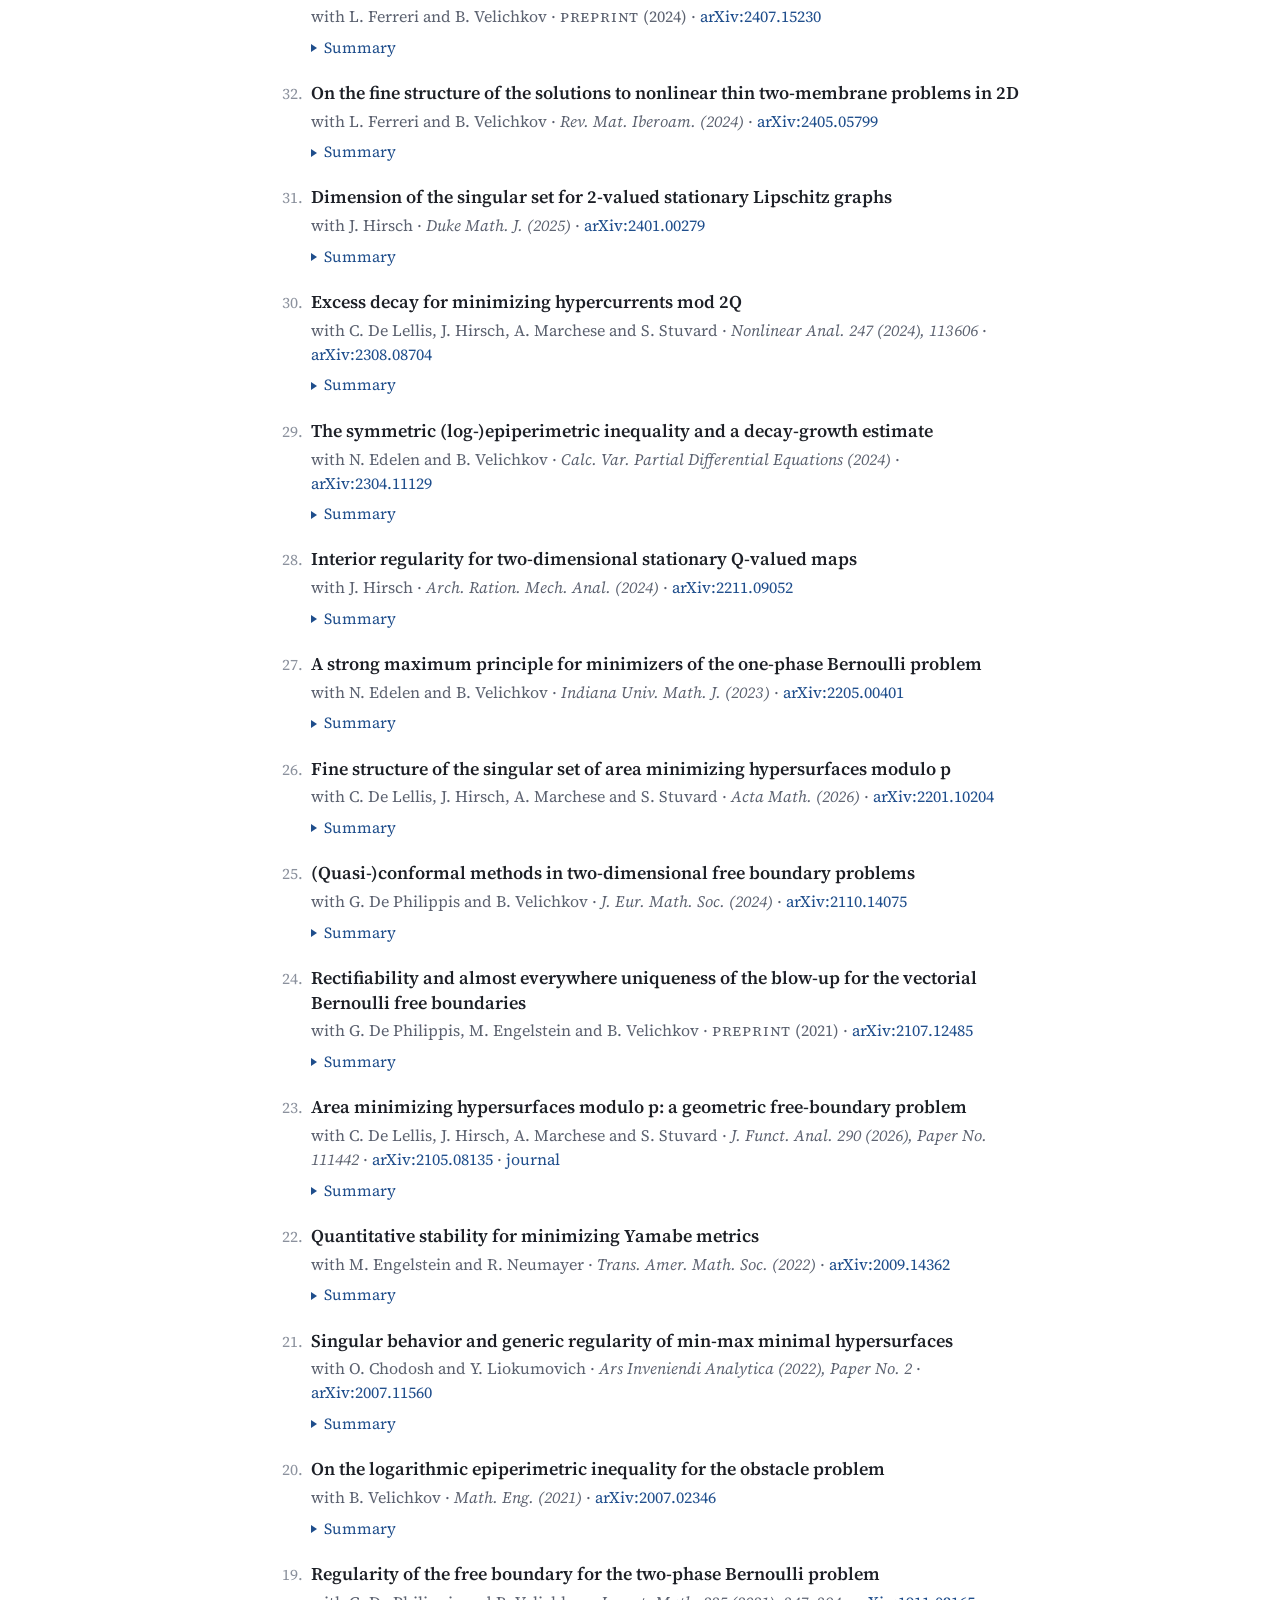
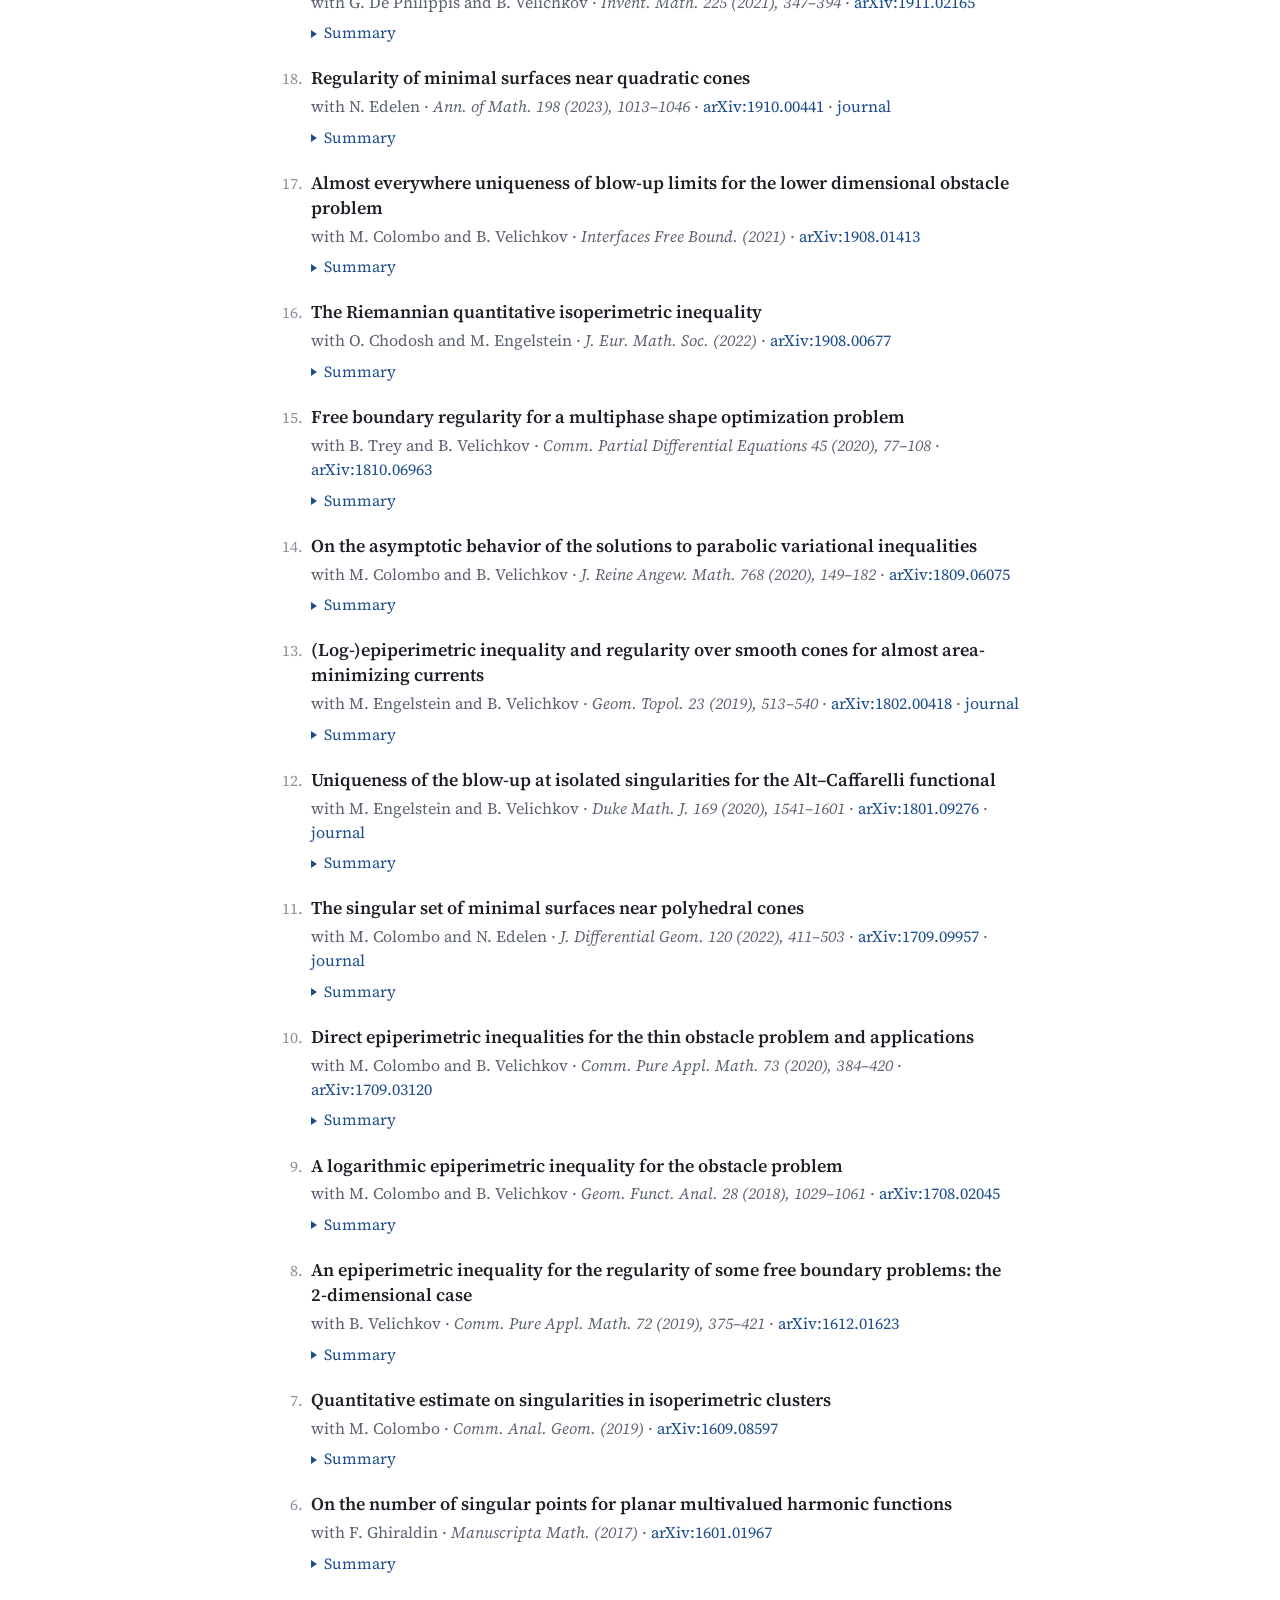
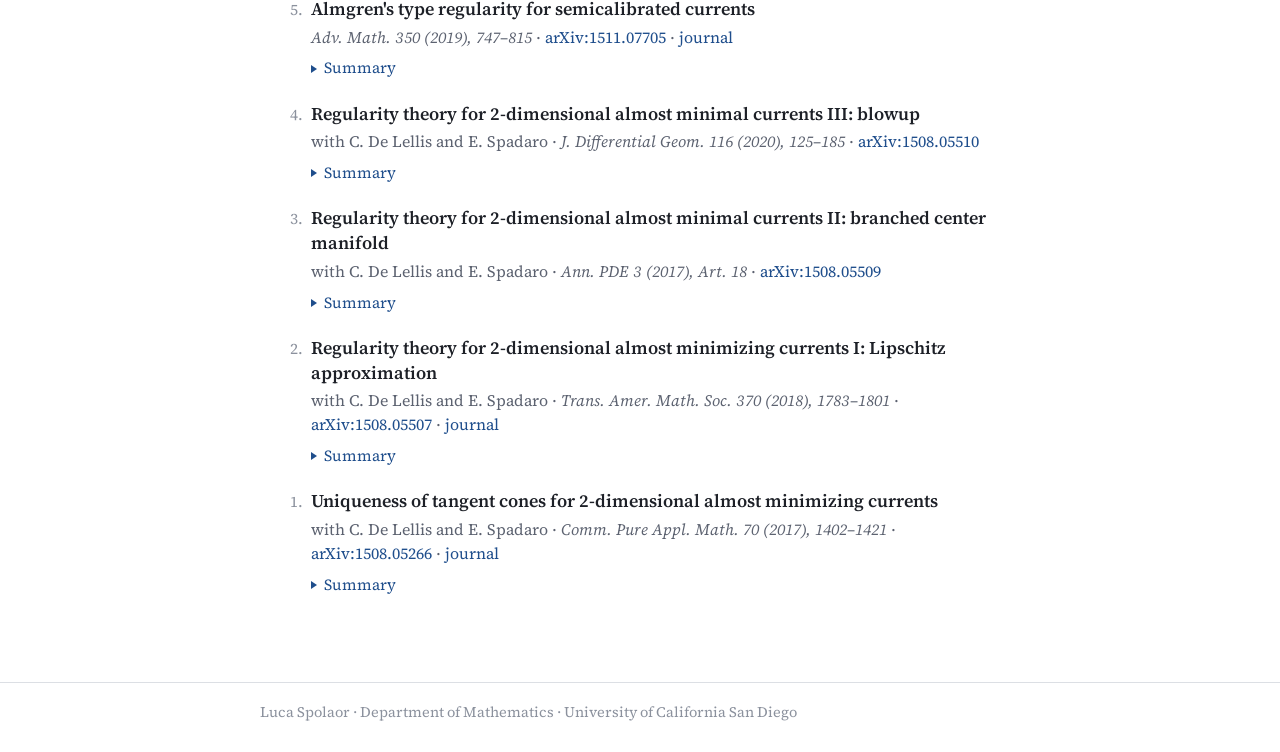
==== commit 2654ef3d: "Add two papers from arXiv Co-Authored-By: Claude Opus 5.5 <noreply@anthropic.com> Claude-Session: h" ====
--- a/research.html
+++ b/research.html
@@ -37,6 +37,14 @@
 <p>Simon's theorem describes a minimal hypersurface near a cylindrical singularity, a point where it looks like a cone times a line, provided the nearby singular set has no holes. We construct, in ℝ<sup>9</sup> with a smooth conformally flat metric, a minimal hypersurface whose tangent cone at the origin is C<sub>3,3</sub>&#8202;×&#8202;ℝ and which has a sequence of isolated singular points, modelled on C<sub>4,3</sub>, accumulating there. So the no-holes condition can genuinely fail; whether this can happen for the Euclidean metric is open.</p></div>
 </details>
 </li>
+<li id="de-lellis-hirsch-lihn-spolaor-varifolds-ii">
+<p class="pub-title">Stationary varifolds with singularities II</p>
+<p class="pub-meta">with C. De Lellis, J. Hirsch and Z. Lihn · <span class="pre">preprint</span> (2026) · <a href="https://arxiv.org/abs/2609.20647">arXiv:2609.20647</a></p>
+<details class="pub-more"><summary>Summary</summary>
+<div class="pub-body"><figure class="pf" data-fig="necks"><div class="pf-art"></div><figcaption>Infinitely many necks between two sheets, accumulating at a flat point of multiplicity two.</figcaption></figure>
+<p>For every dimension <i>m</i>&#8201;≥&#8201;3 we construct, for a smooth Riemannian metric, a stationary integral <i>m</i>-varifold with a flat tangent plane of multiplicity two at an interior point <i>p</i>, which is a smooth immersed minimal surface away from <i>p</i> but has infinite topology in every neighborhood of <i>p</i>. Unlike the construction in our earlier paper, the metric here is smooth.</p></div>
+</details>
+</li>
 <li id="ferreri-spolaor-velichkov-two-phase-2d">
 <p class="pub-title">Fine structure of the two-phase Bernoulli free boundaries in 2d</p>
 <p class="pub-meta">with L. Ferreri and B. Velichkov · <span class="pre">preprint</span> (2026) · <a href="https://arxiv.org/abs/2604.23843">arXiv:2604.23843</a></p>
@@ -45,6 +53,14 @@
 <p>In the two-phase Bernoulli problem the positive and the negative phase can stick together along part of the free boundary and separate elsewhere; the points where they separate are branch points. In dimension two we describe the fine structure of the free boundary near these branch points.</p></div>
 </details>
 </li>
+<li id="de-lellis-hirsch-spolaor-varifolds">
+<p class="pub-title">Stationary and stable varifolds with singularities</p>
+<p class="pub-meta">with C. De Lellis and J. Hirsch · <span class="pre">preprint</span> (2025) · <a href="https://arxiv.org/abs/2509.21508">arXiv:2509.21508</a></p>
+<details class="pub-more"><summary>Summary</summary>
+<div class="pub-body"><figure class="pf" data-fig="necks-disks"><div class="pf-art"></div><figcaption>Two sheets near a plane counted twice, with catenoidal necks (left) and floating disks (right) accumulating at the singular point.</figcaption></figure>
+<p>Can a stationary surface be singular at a point where it looks like a flat plane counted twice? We construct minimal hypersurfaces in ℝ<sup><i>m</i>+1</sup>, for a C<sup>1,α</sup> metric, made of two sheets with a sequence of catenoidal necks, or of floating disks, accumulating at an isolated flat singular point of multiplicity two.</p></div>
+</details>
+</li>
 <li id="hirsch-spolaor-measure-zero">
 <p class="pub-title">Measure 0 of the singular set for 2-valued stationary hypercurrents</p>
 <p class="pub-meta">with J. Hirsch · <span class="pre">preprint</span> (2025) · <a href="https://arxiv.org/abs/2509.05544">arXiv:2509.05544</a></p>
@@ -111,7 +127,7 @@
 </li>
 <li id="dhmss-excess-decay">
 <p class="pub-title">Excess decay for minimizing hypercurrents mod 2Q</p>
-<p class="pub-meta">with C. De Lellis, J. Hirsch, A. Marchese and S. Stuvard · <span class="venue">Nonlinear Anal. (2024)</span> · <a href="https://arxiv.org/abs/2308.08704">arXiv:2308.08704</a></p>
+<p class="pub-meta">with C. De Lellis, J. Hirsch, A. Marchese and S. Stuvard · <span class="venue">Nonlinear Anal. 247 (2024), 113606</span> · <a href="https://arxiv.org/abs/2308.08704">arXiv:2308.08704</a></p>
 <details class="pub-more"><summary>Summary</summary>
 <div class="pub-body"><figure class="pf" data-fig="excess-decay"><div class="pf-art"></div><figcaption>Sheets flattening onto a plane at smaller scales.</figcaption></figure>
 <p>For hypersurfaces minimizing area modulo an even integer 2<i>Q</i>, a plane counted <i>Q</i> times is a singular configuration. We prove an excess decay theorem near such flat configurations: if the surface is close to a plane of multiplicity <i>Q</i> at one scale, it is quantitatively closer at smaller scales.</p></div>
@@ -183,7 +199,7 @@
 </li>
 <li id="chodosh-liokumovich-spolaor">
 <p class="pub-title">Singular behavior and generic regularity of min-max minimal hypersurfaces</p>
-<p class="pub-meta">with O. Chodosh and Y. Liokumovich · <span class="venue">Ars Inveniendi Analytica (2022)</span> · <a href="https://arxiv.org/abs/2007.11560">arXiv:2007.11560</a></p>
+<p class="pub-meta">with O. Chodosh and Y. Liokumovich · <span class="venue">Ars Inveniendi Analytica (2022), Paper No. 2</span> · <a href="https://arxiv.org/abs/2007.11560">arXiv:2007.11560</a></p>
 <details class="pub-more"><summary>Summary</summary>
 <div class="pub-body"><figure class="pf" data-fig="cassini"><div class="pf-art"></div><figcaption>A sweepout whose critical level is singular.</figcaption></figure>
 <p>Min-max methods produce minimal hypersurfaces in every closed manifold, but in dimension eight these may have isolated singular points. We analyze the singularities of one-parameter min-max hypersurfaces and show, for instance, that a generic eight-dimensional manifold with positive Ricci curvature contains a smooth minimal hypersurface.</p></div>
@@ -343,7 +359,7 @@
 </li>
 <li id="dlss-uniqueness">
 <p class="pub-title">Uniqueness of tangent cones for 2-dimensional almost minimizing currents</p>
-<p class="pub-meta">with C. De Lellis and E. Spadaro · <span class="venue">Comm. Pure Appl. Math. 70 (2017), 1402–1421</span> · <a href="https://doi.org/10.1002/cpa.21690">journal</a></p>
+<p class="pub-meta">with C. De Lellis and E. Spadaro · <span class="venue">Comm. Pure Appl. Math. 70 (2017), 1402–1421</span> · <a href="https://arxiv.org/abs/1508.05266">arXiv:1508.05266</a> · <a href="https://doi.org/10.1002/cpa.21690">journal</a></p>
 <details class="pub-more"><summary>Summary</summary>
 <div class="pub-body"><figure class="pf" data-fig="tangent"><div class="pf-art"></div><figcaption>Rescalings of the current (blue) converging to a unique tangent cone (dashed).</figcaption></figure>
 <p>We prove that a two-dimensional almost area-minimizing current has a unique tangent cone at every point, with a polynomial rate of convergence, via an epiperimetric inequality for two-dimensional cones. This covers semicalibrated currents and the spherical cross-sections of three-dimensional area-minimizing cones, and is the starting point of the regularity series in three parts.</p></div>
@@ -355,5 +371,6 @@
 <div class="wrap">Luca Spolaor · Department of Mathematics · University of California San Diego</div>
 </footer>
 <script src="figures.js" defer></script>
+<script src="figures-extra.js" defer></script>
 </body>
 </html>
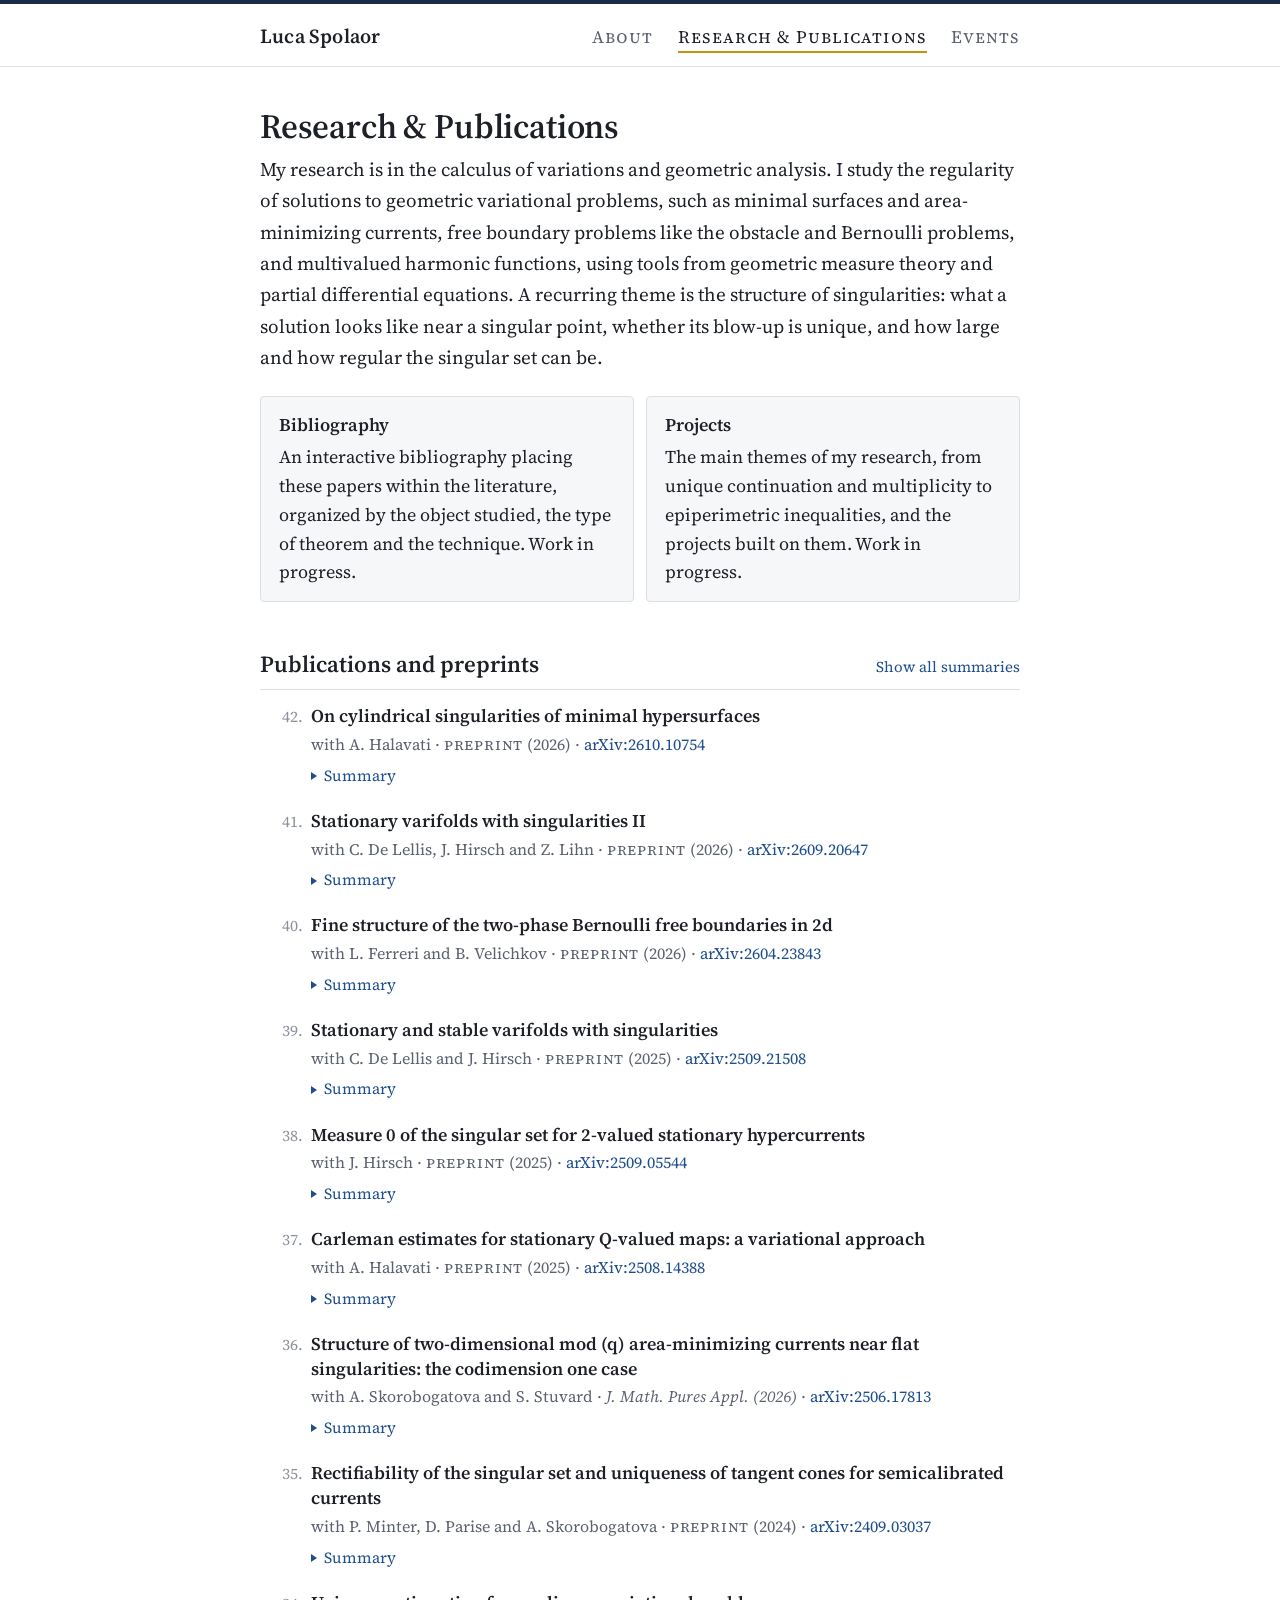
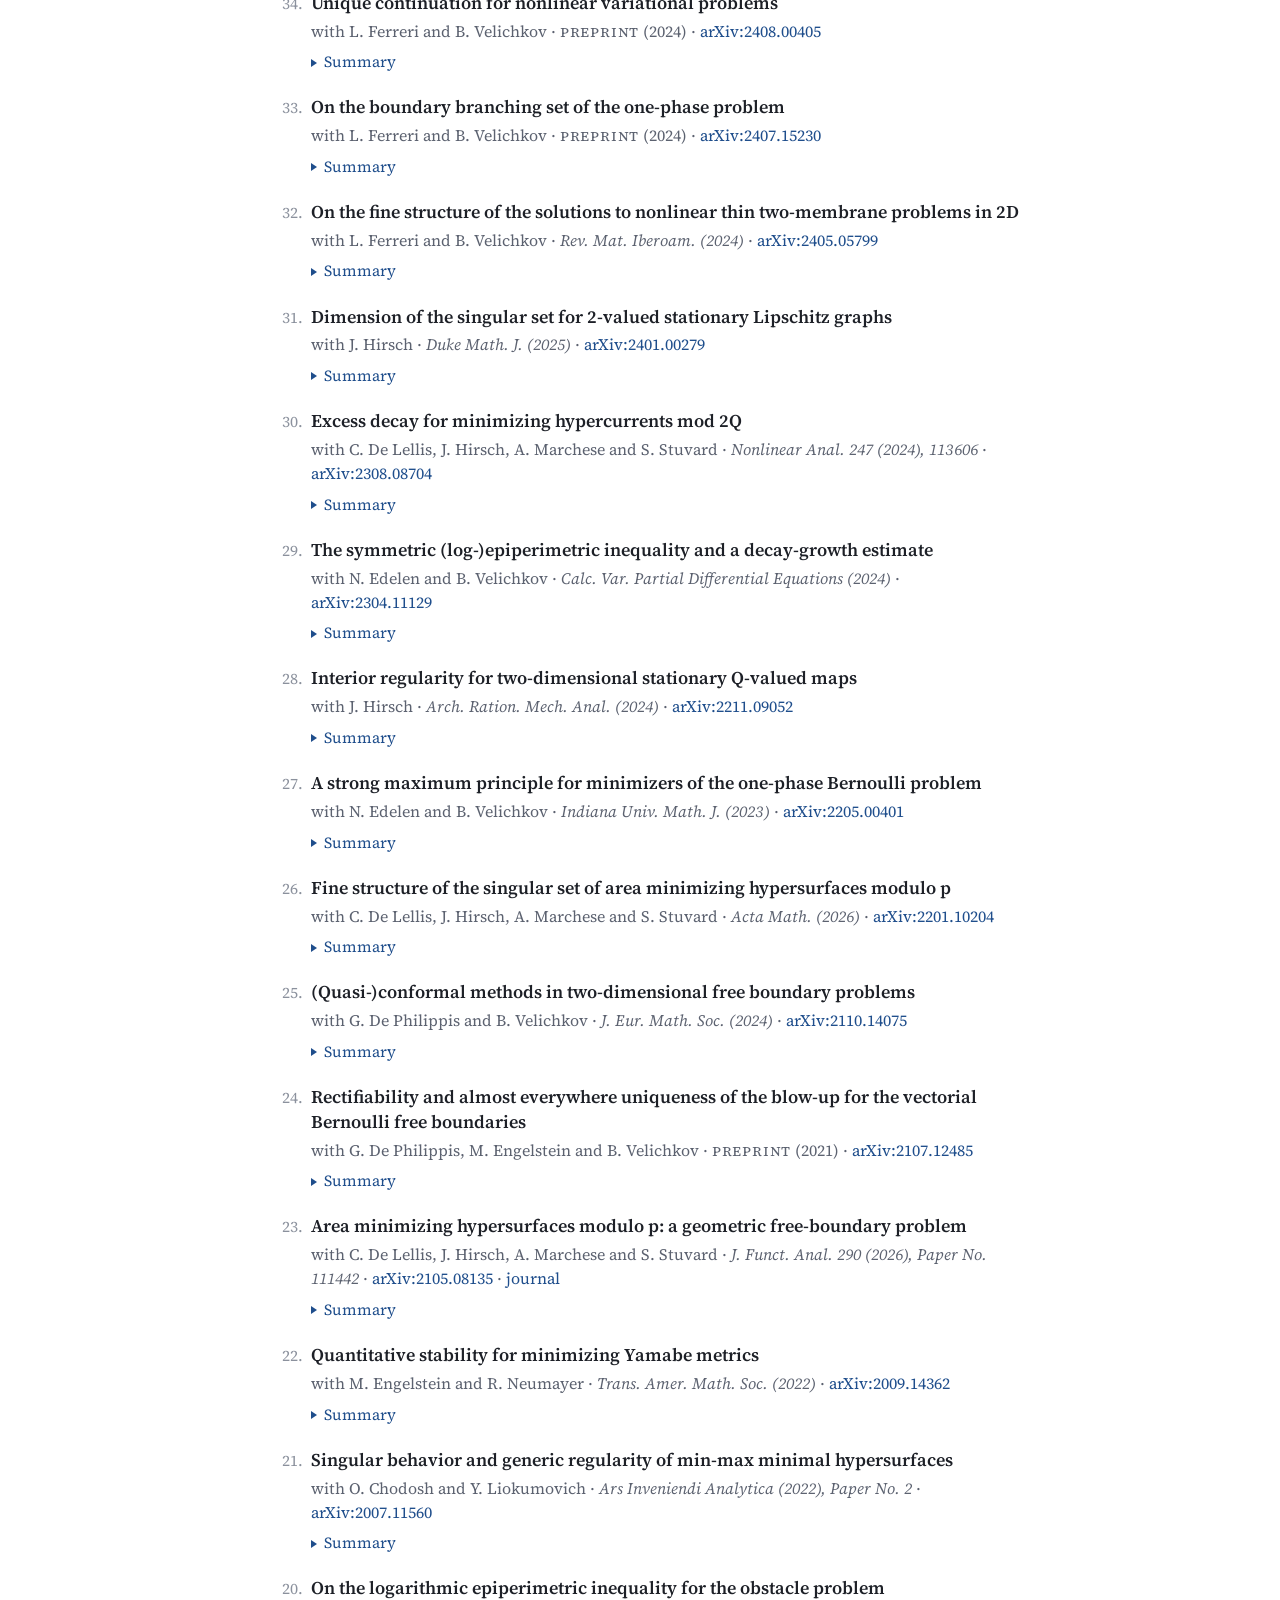
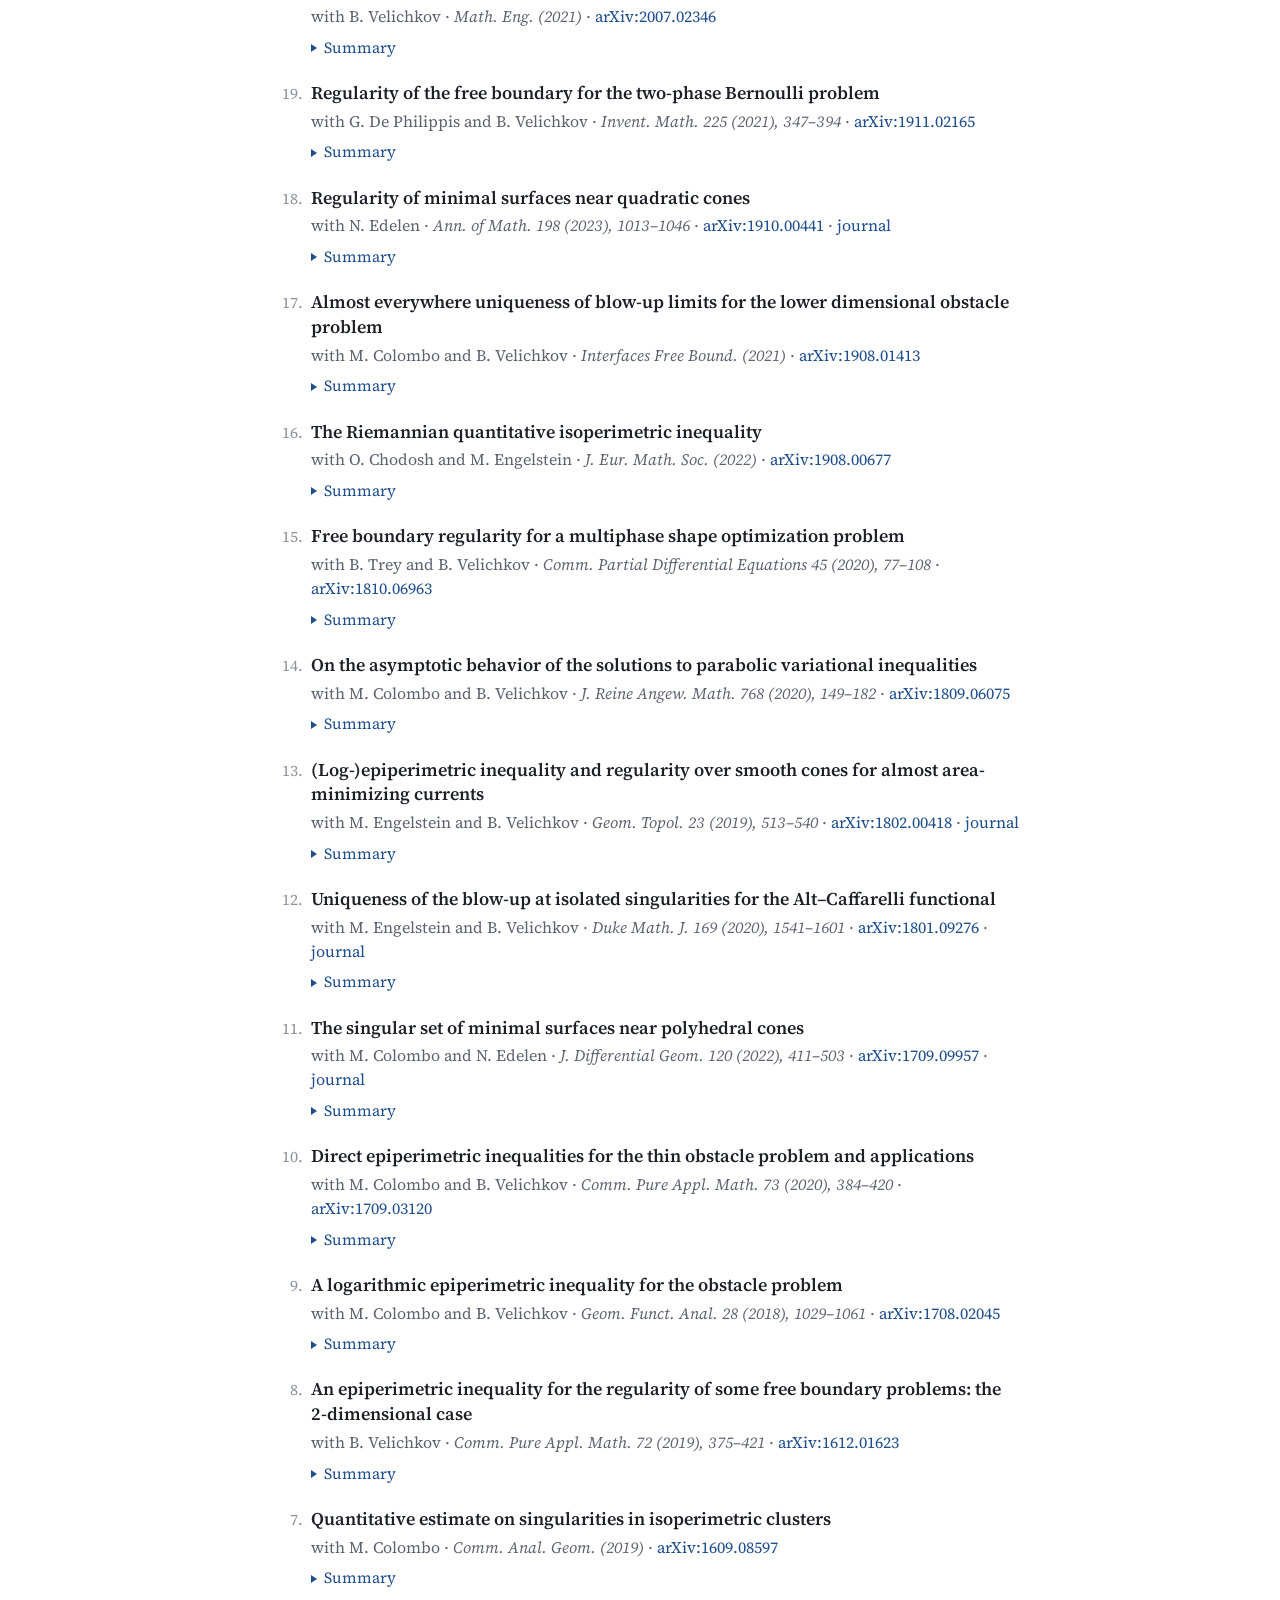
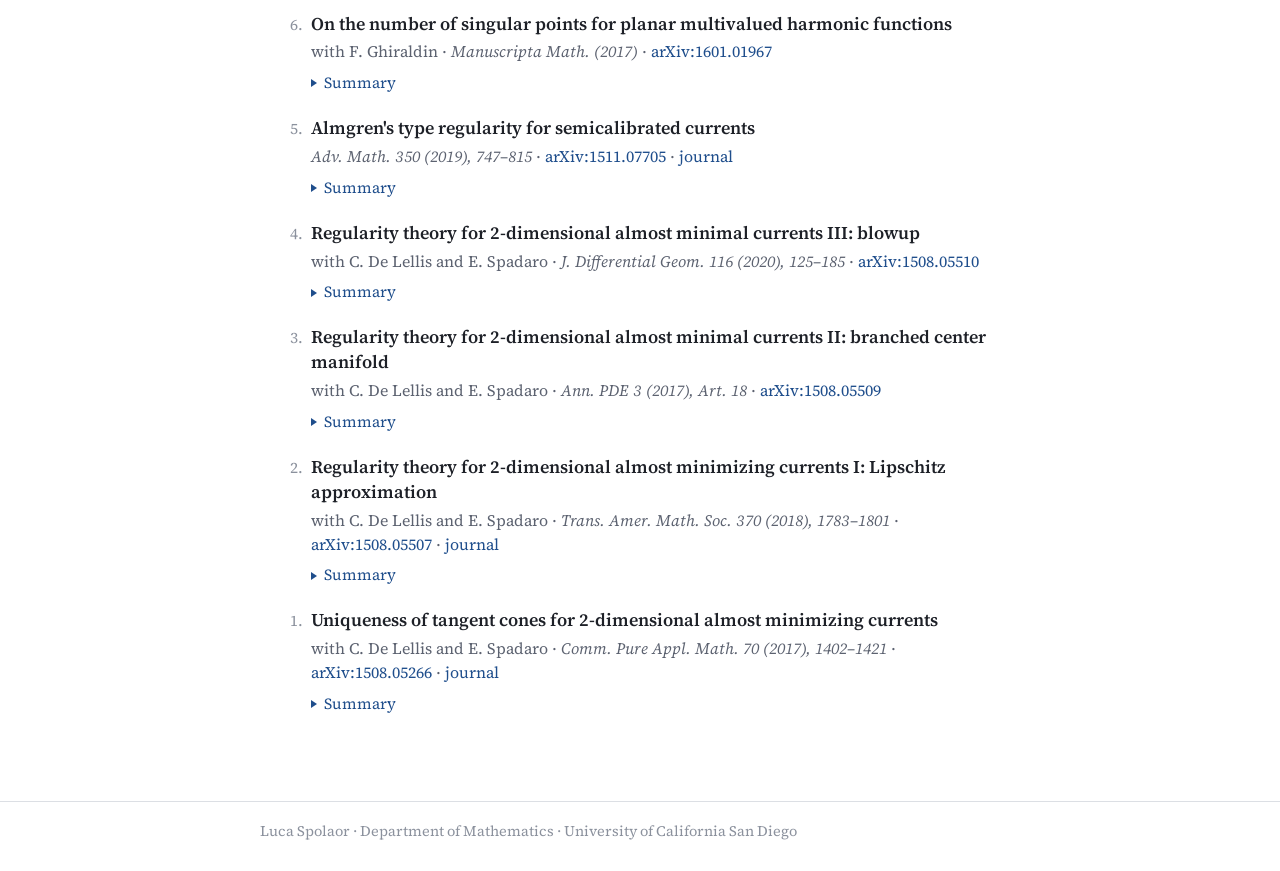
==== commit ff8a93ba: "Replace the research map box with Bibliography and Projects boxes research.html: the box under the r" ====
--- a/research.html
+++ b/research.html
@@ -26,7 +26,10 @@
 <main class="wrap">
 <h1>Research &amp; Publications</h1>
 <p class="lede">My research is in the calculus of variations and geometric analysis. I study the regularity of solutions to geometric variational problems, such as minimal surfaces and area-minimizing currents, free boundary problems like the obstacle and Bernoulli problems, and multivalued harmonic functions, using tools from geometric measure theory and partial differential equations. A recurring theme is the structure of singularities: what a solution looks like near a singular point, whether its blow-up is unique, and how large and how regular the singular set can be.</p>
-<p class="map-note">An interactive map placing these papers within the literature, organized by the object studied, the type of theorem and the technique, is in preparation. <a href="map.html">Research map&nbsp;→</a></p>
+<div class="notes-row">
+<div class="map-note"><p class="note-title">Bibliography</p><p>An interactive bibliography placing these papers within the literature, organized by the object studied, the type of theorem and the technique. Work in progress.</p></div>
+<div class="map-note"><p class="note-title">Projects</p><p>The main themes of my research, from unique continuation and multiplicity to epiperimetric inequalities, and the projects built on them. Work in progress.</p></div>
+</div>
 <div class="list-head"><h2>Publications and preprints</h2><button type="button" class="toggle-all" id="toggle-all" aria-pressed="false" hidden>Show all summaries</button></div>
 <ol class="pubs" reversed>
 <li id="halavati-spolaor-cylindrical">
--- a/style.css
+++ b/style.css
@@ -76,6 +76,10 @@
 .lede { font-size: 19px; line-height: 1.65; }
 .map-note { margin: 22px 0 0; padding: 14px 18px; background: var(--tint); border: 1px solid var(--rule); border-radius: 4px; }
 .map-note a { font-weight: 600; }
+.notes-row { display: grid; grid-template-columns: repeat(2, minmax(0, 1fr)); gap: 12px; margin: 22px 0 0; }
+.notes-row .map-note { margin: 0; }
+.map-note p { margin: 0; }
+.map-note .note-title { font-weight: 600; margin-bottom: 4px; }
 .list-head { display: flex; flex-wrap: wrap; justify-content: space-between; align-items: baseline; gap: 6px 16px; margin: 44px 0 14px; padding-bottom: 6px; border-bottom: 1px solid var(--rule); }
 .list-head h2 { margin: 0; padding: 0; border: 0; }
 .list-head .count { color: var(--faint); font-size: 15.5px; }
@@ -119,10 +123,11 @@
   .portrait { width: 160px; }
   .pub-body { grid-template-columns: minmax(0, 1fr); }
   .pubs { padding-left: 2.1em; }
+  .notes-row { grid-template-columns: minmax(0, 1fr); }
 }
 @media (prefers-reduced-motion: reduce) { * { transition: none !important; } }
 @media print {
-  .top nav, .toggle-all, .map-note { display: none; }
+  .top nav, .toggle-all, .notes-row, .map-note { display: none; }
   details.pub-more > summary { display: none; }
 }
 sup, sub { font-size: 0.72em; line-height: 0; }
